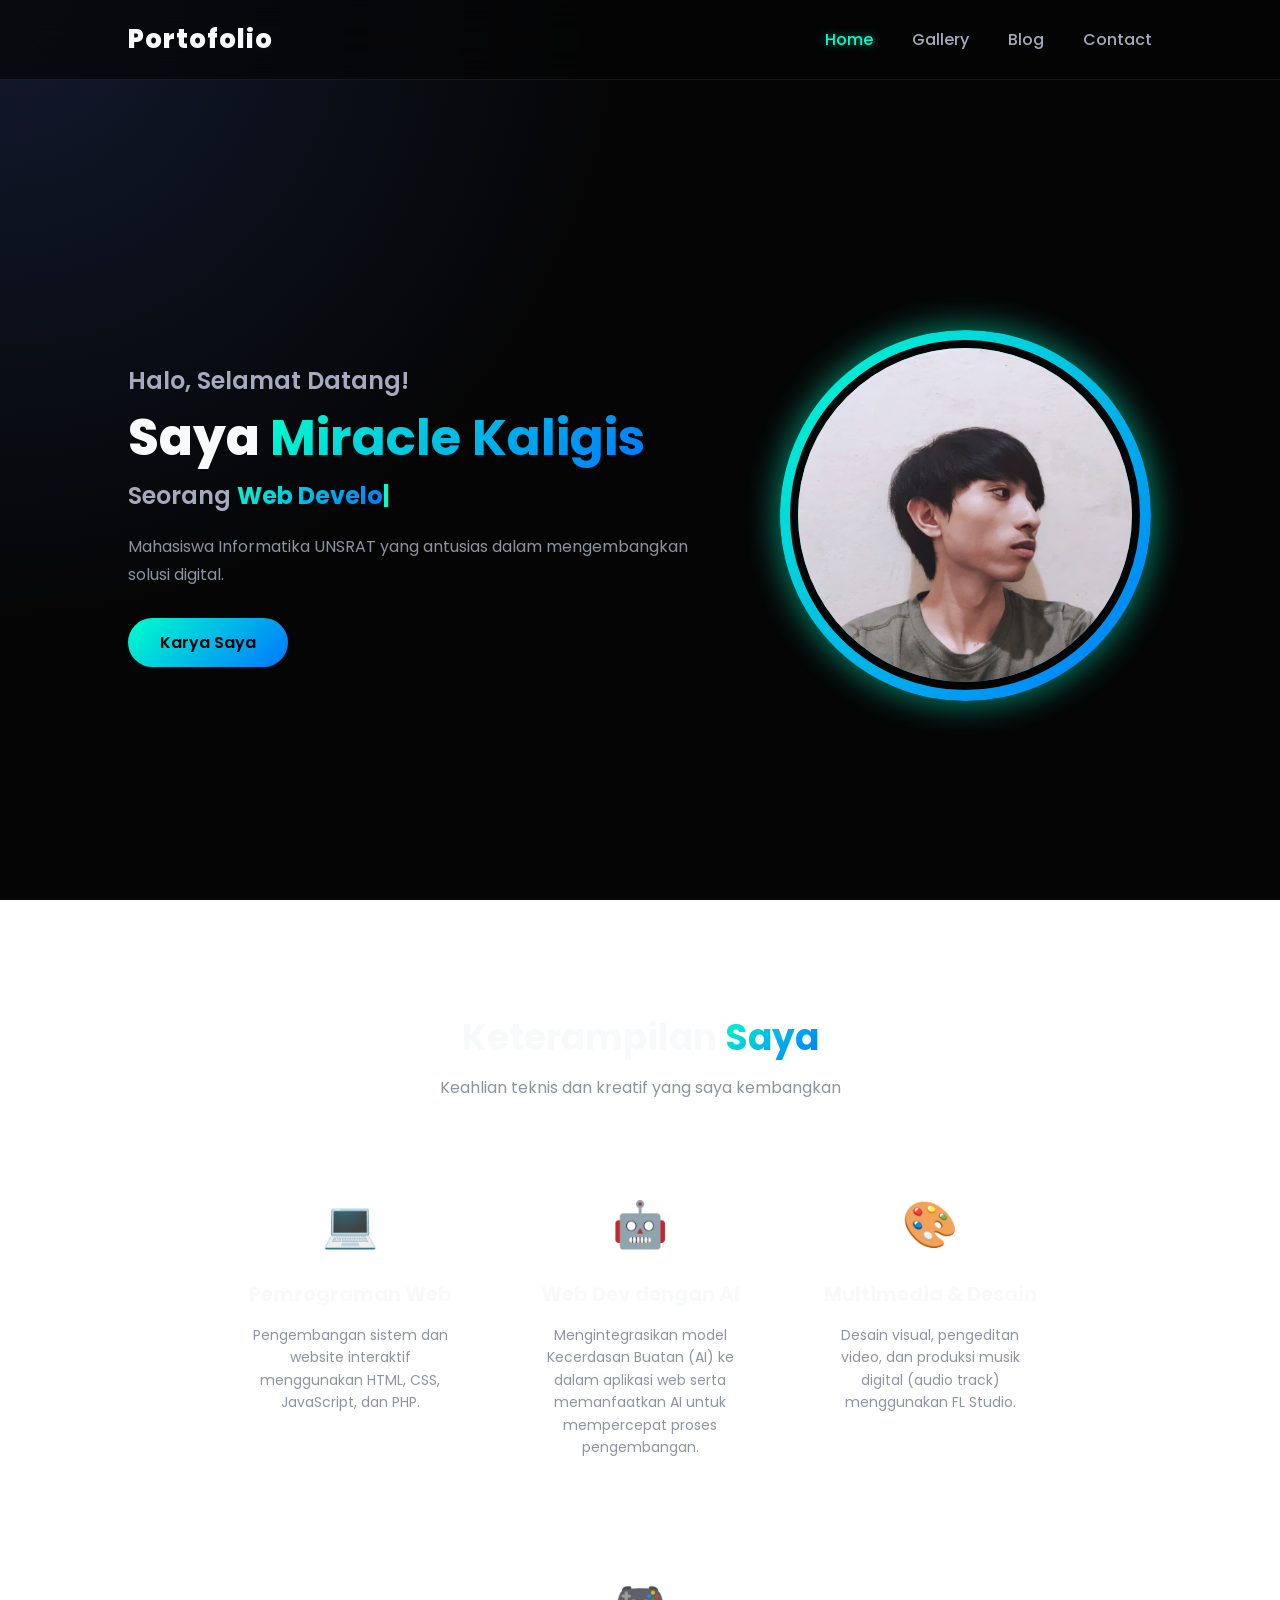
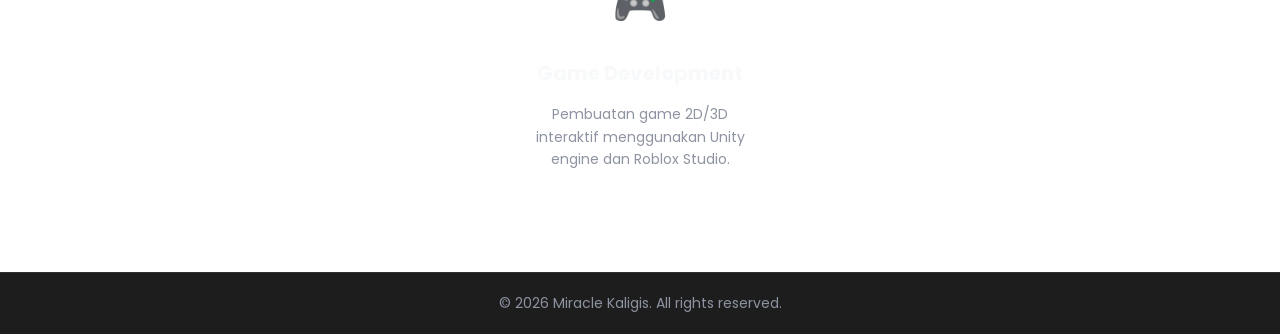
==== index.html @ 6468a3fb "update hak cipta" ====
<!DOCTYPE html>
<html lang="id">
<head>
    <meta charset="UTF-8">
    <meta name="viewport" content="width=device-width, initial-scale=1.0">
    <title>Home | Portofolio Web</title>
    <link rel="stylesheet" href="/asset/css/style.css">
</head>
<body>
    <header class="tajuk">
        <a href="/" class="logo">Portofolio</a>
        <nav class="navigasi_bar">
            <a href="/" class="aktif">Home</a>
            <a href="gallery/">Gallery</a>
            <a href="blog/">Blog</a>
            <a href="contact/">Contact</a>
        </nav>
        <div class="menu-toggle" id="mobile-menu">&#9776;</div>
    </header>

    <main>
        <section id="beranda" class="beranda">
            <div class="konten_beranda">
                <h3 class="animasi-kiri">Halo, Selamat Datang!</h3>
                <h1 class="animasi-kiri delay-1">Saya <span class="teks-sorot">Miracle Kaligis</span></h1>
                
                <h3 class="animasi-kiri delay-2">Seorang <span id="teks-mengetik" class="teks-sorot"></span><span class="kursor">|</span></h3>
                
                <p class="animasi-atas delay-3">Mahasiswa Informatika UNSRAT yang antusias dalam mengembangkan solusi digital.</p>
                <a href="" class="tombol1 animasi-atas delay-3">Karya Saya</a>
            </div>

            <div class="foto-profil-container animasi-kanan delay-2">
                <div class="lingkaran-glowing">
                    <img src="img/profil1.jpeg" alt="Foto Miracle Kaligis">
                </div>
            </div>
        </section>

        <section id="keterampilan" class="keterampilan">
            <div class="keterampilan-header animasi-atas">
                <h2>Keterampilan <span class="teks-sorot">Saya</span></h2>
                <p>Keahlian teknis dan kreatif yang saya kembangkan</p>
            </div>

            <div class="keterampilan-container">
                <div class="kartu-skill animasi-atas delay-1">
                    <div class="ikon-skill">💻</div>
                    <h3>Pemrograman Web</h3>
                    <p>Pengembangan sistem dan website interaktif menggunakan HTML, CSS, JavaScript, dan PHP.</p>
                </div>

                <div class="kartu-skill animasi-atas delay-2">
                    <div class="ikon-skill">🤖</div>
                    <h3>Web Dev dengan AI</h3>
                    <p>Mengintegrasikan model Kecerdasan Buatan (AI) ke dalam aplikasi web serta memanfaatkan AI untuk mempercepat proses pengembangan.</p>
                </div>

                <div class="kartu-skill animasi-atas delay-3">
                    <div class="ikon-skill">🎨</div>
                    <h3>Multimedia & Desain</h3>
                    <p>Desain visual, pengeditan video, dan produksi musik digital (audio track) menggunakan FL Studio.</p>
                </div>

                <div class="kartu-skill animasi-atas delay-4">
                    <div class="ikon-skill">🎮</div>
                    <h3>Game Development</h3>
                    <p>Pembuatan game 2D/3D interaktif menggunakan Unity engine dan Roblox Studio.</p>
                </div>
            </div>
        </section>
    </main>

    <footer>
        <p>&copy; 2026 Miracle Kaligis. All rights reserved.</p>
    </footer>

    <script src="/asset/js/script.js"></script>
</body>
</html>
---- asset/css/style.css ----
/* ========== FONT & VARIABEL ========== */
@import url('https://fonts.googleapis.com/css2?family=Poppins:wght@300;400;500;600;700;800&display=swap');

:root {
    --latar_belakang: #050505;
    --warna1: #f8f9fa;
    --warna2: #00ffcc;
    --warna-gradasi: linear-gradient(135deg, #00ffcc, #0077ff);
    --warna3: rgba(255, 255, 255, 0.03);
    --border-kaca: rgba(255, 255, 255, 0.08);
}

/* ========== CUSTOM SCROLLBAR ========== */
::-webkit-scrollbar { width: 8px; }
::-webkit-scrollbar-track { background: var(--latar_belakang); }
::-webkit-scrollbar-thumb { background: var(--warna2); border-radius: 10px; }

/* ========== RESET & DASAR ========== */
* {
    margin: 0; 
    padding: 0;
    box-sizing: border-box;
    font-family: 'Poppins', sans-serif;
    scroll-behavior: smooth; /* Tambahan agar scroll ke menu halus */
}

body {
    color: var(--warna1);
    background: radial-gradient(circle at top left, #121a2f 0%, var(--latar_belakang) 40%);
    background-attachment: fixed;
    overflow-x: hidden;
    display: flex;
    flex-direction: column;
    min-height: 100vh;
}

/* ========== GRADASI TEKS ========== */
.teks-sorot {
    background: var(--warna-gradasi);
    background-clip: text;
    -webkit-background-clip: text;
    -webkit-text-fill-color: transparent;
    font-weight: 700;
}

/* ========== TAJUK (HEADER) ========== */
.tajuk {
    background: rgba(5, 5, 5, 0.7);
    backdrop-filter: blur(20px);
    border-bottom: 1px solid var(--border-kaca);
    position: sticky;
    top: 0; 
    left: 0; 
    width: 100%;
    padding: 20px 10%;
    display: flex;
    justify-content: space-between;
    align-items: center;
    z-index: 999;
}

.logo {
    font-size: 26px;
    font-weight: 800;
    color: var(--warna1);
    text-decoration: none;
    letter-spacing: 1px;
}

.navigasi_bar a {
    text-decoration: none;
    font-size: 16px;
    font-weight: 500;
    color: #a7a9be;
    margin-left: 35px;
    transition: color 0.3s ease, text-shadow 0.3s ease;
}

.navigasi_bar a:hover, .navigasi_bar a.aktif {
    color: var(--warna2);
    text-shadow: 0 0 10px rgba(0, 255, 204, 0.5);
}

.menu-toggle {
    display: none;
    font-size: 28px;
    color: var(--warna1);
    cursor: pointer;
}

/* ========== KOMPONEN UMUM ========== */
main {
    flex: 1;
    padding: 60px 10%;
}

.judul-halaman {
    text-align: center;
    font-size: 40px;
    margin-bottom: 40px;
}

.tombol1 {
    display: inline-block;
    background: var(--warna-gradasi);
    padding: 12px 32px;
    border-radius: 30px;
    font-weight: 600; 
    color: #000;
    text-decoration: none;
    transition: transform 0.3s ease, box-shadow 0.3s ease;
    border: none;
    cursor: pointer;
}

.tombol1:hover { 
    transform: translateY(-3px); 
    box-shadow: 0 10px 20px rgba(0, 255, 204, 0.3); 
}

/* Efek Kaca (Glassmorphism) */
.kartu-kaca {
    background: var(--warna3);
    backdrop-filter: blur(10px);
    padding: 30px;
    border-radius: 20px;
    border: 1px solid var(--border-kaca);
    transition: transform 0.4s ease, border-color 0.4s ease, box-shadow 0.4s ease;
}

.kartu-kaca:hover {
    transform: translateY(-5px);
    border-color: var(--warna2);
    box-shadow: 0 15px 30px rgba(0, 255, 204, 0.1);
}

/* ========== HALAMAN HOME & FOTO PROFIL ========== */
.beranda {
    display: flex;
    align-items: center;
    justify-content: space-between;
    gap: 50px;
    min-height: calc(100vh - 150px);
    position: relative;
}

.konten_beranda { 
    max-width: 600px; 
    z-index: 2; 
}

.konten_beranda h3 { 
    font-size: 24px; 
    font-weight: 600; 
    color: #a7a9be; 
}

.konten_beranda h1 { 
    font-size: 50px; 
    font-weight: 800; 
    margin: 10px 0; 
    line-height: 1.2; 
}

.konten_beranda p { 
    font-size: 16px; 
    color: #8e93a1; 
    line-height: 1.7; 
    margin: 20px 0 30px; 
}

/* Foto Profil */
.foto-profil-container {
    display: flex;
    justify-content: center;
    align-items: center;
    flex: 1;
}

.lingkaran-glowing {
    position: relative;
    width: 350px;
    height: 350px;
    border-radius: 50%;
    display: flex;
    justify-content: center;
    align-items: center;
    animation: mengambang 4s ease-in-out infinite;
}

.lingkaran-glowing::before {
    content: '';
    position: absolute;
    width: 106%;
    height: 106%;
    border-radius: 50%;
    background: var(--warna-gradasi);
    animation: putar 5s linear infinite;
    z-index: -1;
    box-shadow: 0 0 35px rgba(0, 255, 204, 0.6);
}

.lingkaran-glowing img {
    position: relative;
    width: 100%;
    height: 100%;
    object-fit: cover; 
    object-position: center; 
    border-radius: 50%;
    border: 8px solid var(--latar_belakang); 
    z-index: 1;
    background-color: var(--latar_belakang);
}

@keyframes putar {
    0% { transform: rotate(0deg); }
    100% { transform: rotate(360deg); }
}

@keyframes mengambang {
    0%, 100% { transform: translateY(0); }
    50% { transform: translateY(-20px); }
}

/* ========== SECTION KETERAMPILAN ========== */
.keterampilan {
    margin-top: 120px;
    text-align: center;
}

.keterampilan-header h2 {
    font-size: 36px;
    margin-bottom: 10px;
}

.keterampilan-header p {
    font-size: 16px;
    color: #8e93a1;
    margin-bottom: 50px;
}

.keterampilan-container {
    display: flex;
    flex-wrap: wrap;
    justify-content: center;
    gap: 30px;
}

.kartu-skill {
    background: var(--warna3); /* Mengikuti tema kartu kaca */
    backdrop-filter: blur(10px);
    border: 1px solid var(--border-kaca);
    border-radius: 20px;
    padding: 40px 20px;
    width: 260px;
    transition: transform 0.4s ease, border-color 0.4s ease, box-shadow 0.4s ease;
}

.kartu-skill:hover {
    transform: translateY(-10px);
    border-color: var(--warna2);
    box-shadow: 0 15px 30px rgba(0, 255, 204, 0.1);
}

.ikon-skill {
    font-size: 45px;
    margin-bottom: 20px;
}

.kartu-skill h3 {
    font-size: 20px;
    margin-bottom: 15px;
    color: var(--warna1);
}

.kartu-skill p {
    font-size: 14px;
    color: #8e93a1;
    line-height: 1.6;
}

/* ========== HALAMAN GALLERY ========== */
.gallery-grid {
    display: grid;
    grid-template-columns: repeat(auto-fit, minmax(280px, 1fr));
    gap: 20px;
}

.gallery-grid img {
    width: 100%;
    height: 250px;
    object-fit: cover;
    border-radius: 15px;
    border: 1px solid var(--border-kaca);
    transition: transform 0.4s ease, filter 0.4s ease, box-shadow 0.4s ease, border-color 0.4s ease;
    cursor: pointer;
    filter: grayscale(50%);
}

.gallery-grid img:hover {
    filter: grayscale(0%);
    box-shadow: 0 0 20px rgba(0, 255, 204, 0.4);
    transform: scale(1.05) translateY(-10px);
    border-color: var(--warna2);
}

/* ========== HALAMAN BLOG ========== */
.blog-container {
    display: flex;
    flex-direction: column;
    gap: 30px;
}

.blog-post h2 { 
    font-size: 24px; 
    margin-bottom: 5px; 
    color: var(--warna1); 
}

.blog-post .tanggal { 
    color: var(--warna2); 
    font-size: 14px; 
    margin-bottom: 15px; 
}

.blog-post p { 
    color: #a7a9be; 
    line-height: 1.7; 
}

/* ========== HALAMAN CONTACT ========== */
.contact-wrapper {
    display: flex;
    flex-wrap: wrap;
    gap: 40px;
}

.data-diri, .form-kontak { 
    flex: 1; 
    min-width: 300px; 
}

.data-diri h3, .form-kontak h3 { 
    margin-bottom: 20px; 
    font-size: 24px; 
}

.data-diri ul { list-style: none; }

.data-diri li { 
    margin-bottom: 15px; 
    font-size: 16px; 
    color: #a7a9be; 
    display: flex; 
    align-items: center;
}

.data-diri li span.ikon { 
    font-size: 20px; 
    margin-right: 15px; 
}

.data-diri strong { 
    color: var(--warna1); 
    margin-right: 5px; 
}

.form-kontak form { 
    display: flex; 
    flex-direction: column; 
    gap: 15px; 
}

.form-kontak input, .form-kontak textarea {
    padding: 15px; 
    border-radius: 12px; 
    background: rgba(0,0,0,0.5);
    border: 1px solid var(--border-kaca); 
    color: var(--warna1); 
    outline: none; 
    font-size: 15px;
    transition: border-color 0.3s ease;
}

.form-kontak input:focus, .form-kontak textarea:focus { 
    border-color: var(--warna2); 
}

.form-kontak textarea { 
    resize: none; 
    height: 150px; 
}

/* ========== FOOTER ========== */
footer {
    text-align: center;
    padding: 20px;
    background: rgba(5,5,5,0.9);
    border-top: 1px solid var(--border-kaca);
    color: #8e93a1;
    font-size: 14px;
    margin-top: auto;
}

/* ========== ANIMASI KURSOR MENGETIK ========== */
.kursor {
    font-weight: bold;
    color: var(--warna2);
    animation: kedip 0.7s infinite;
}

@keyframes kedip {
    0%, 100% { opacity: 1; }
    50% { opacity: 0; }
}

/* ========== ANIMASI HALAMAN DIMUAT ========== */
.animasi-kiri { opacity: 0; animation: geserKiri 1s ease forwards; }
.animasi-kanan { opacity: 0; animation: geserKanan 1s ease forwards; }
.animasi-atas { opacity: 0; animation: geserAtas 1s ease forwards; }

.delay-1 { animation-delay: 0.3s; }
.delay-2 { animation-delay: 0.6s; }
.delay-3 { animation-delay: 0.9s; }
.delay-4 { animation-delay: 1.2s; } /* Tambahan delay untuk kartu ke 4 */

@keyframes geserKiri { 
    0% { transform: translateX(-50px); opacity: 0; } 
    100% { transform: translateX(0); opacity: 1; } 
}

@keyframes geserKanan { 
    0% { transform: translateX(50px); opacity: 0; } 
    100% { transform: translateX(0); opacity: 1; } 
}

@keyframes geserAtas { 
    0% { transform: translateY(50px); opacity: 0; } 
    100% { transform: translateY(0); opacity: 1; } 
}

/* ========== ANIMASI SCROLL REVEAL ========== */
.sembunyi-scroll {
    opacity: 0;
    transform: translateY(50px) scale(0.95);
    transition: all 0.8s cubic-bezier(0.5, 0, 0, 1);
}

.muncul-scroll {
    opacity: 1;
    transform: translateY(0) scale(1);
}

/* ========== RESPONSIVE (MOBILE) ========== */
@media (max-width: 991px) {
    .tajuk { padding: 15px 5%; }
    .menu-toggle { display: block; }
    
    .navigasi_bar {
        display: none;
        position: absolute; 
        top: 100%; 
        left: 0; 
        width: 100%;
        background: rgba(5,5,5,0.95); 
        backdrop-filter: blur(10px);
        flex-direction: column; 
        text-align: center;
        border-bottom: 1px solid var(--border-kaca);
    }
    
    .navigasi_bar.tampil { display: flex; }
    .navigasi_bar a { margin: 0; padding: 15px 0; border-top: 1px solid var(--border-kaca); }
    main { padding: 40px 5%; }
    
    .beranda { 
        flex-direction: column; 
        justify-content: center; 
        text-align: center; 
        margin-top: 20px;
    }
    
    .lingkaran-glowing {
        width: 280px; 
        height: 280px;
        margin-top: 40px;
    }
    
    .konten_beranda h1 {
        font-size: 38px;
    }
    
    .keterampilan {
        margin-top: 80px;
    }
}
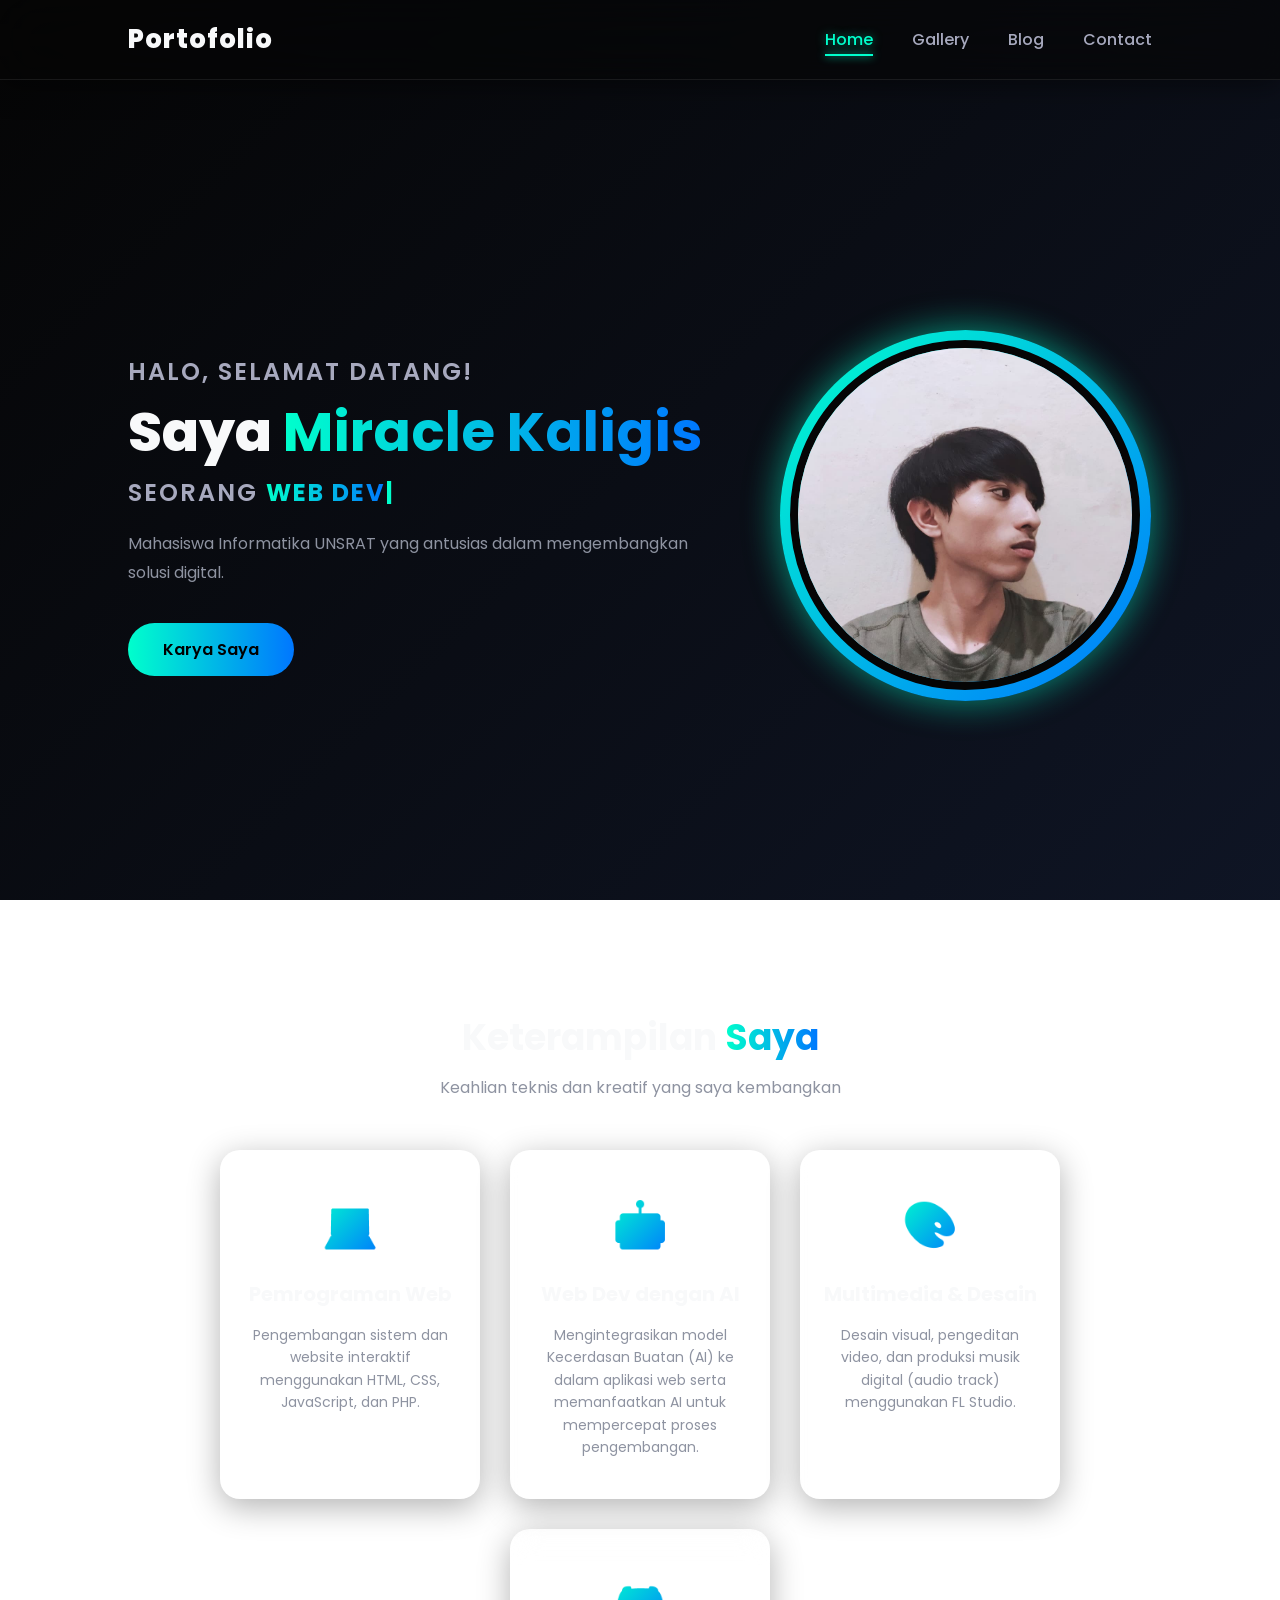
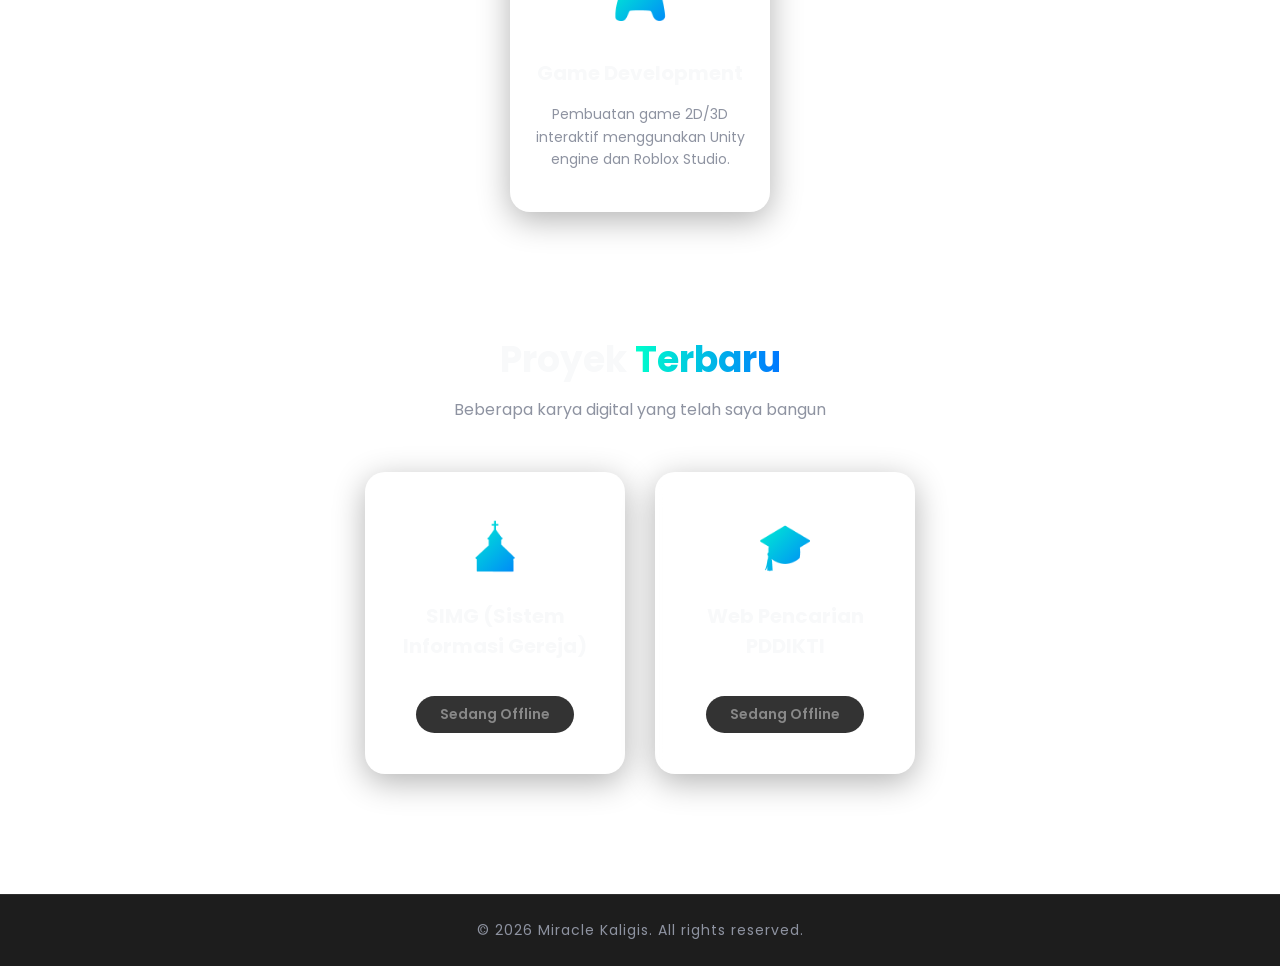
==== commit 9e45a9e1: "commit" ====
--- a/index.html
+++ b/index.html
@@ -27,7 +27,8 @@
                 <h3 class="animasi-kiri delay-2">Seorang <span id="teks-mengetik" class="teks-sorot"></span><span class="kursor">|</span></h3>
                 
                 <p class="animasi-atas delay-3">Mahasiswa Informatika UNSRAT yang antusias dalam mengembangkan solusi digital.</p>
-                <a href="" class="tombol1 animasi-atas delay-3">Karya Saya</a>
+                
+                <a href="#proyek" class="tombol1 animasi-atas delay-3">Karya Saya</a>
             </div>
 
             <div class="foto-profil-container animasi-kanan delay-2">
@@ -37,35 +38,56 @@
             </div>
         </section>
 
-        <section id="keterampilan" class="keterampilan">
-            <div class="keterampilan-header animasi-atas">
+        <section id="keterampilan" class="keterampilan sembunyi-scroll">
+            <div class="keterampilan-header">
                 <h2>Keterampilan <span class="teks-sorot">Saya</span></h2>
                 <p>Keahlian teknis dan kreatif yang saya kembangkan</p>
             </div>
 
             <div class="keterampilan-container">
-                <div class="kartu-skill animasi-atas delay-1">
+                <div class="kartu-skill">
                     <div class="ikon-skill">💻</div>
                     <h3>Pemrograman Web</h3>
                     <p>Pengembangan sistem dan website interaktif menggunakan HTML, CSS, JavaScript, dan PHP.</p>
                 </div>
 
-                <div class="kartu-skill animasi-atas delay-2">
+                <div class="kartu-skill delay-1">
                     <div class="ikon-skill">🤖</div>
                     <h3>Web Dev dengan AI</h3>
                     <p>Mengintegrasikan model Kecerdasan Buatan (AI) ke dalam aplikasi web serta memanfaatkan AI untuk mempercepat proses pengembangan.</p>
                 </div>
 
-                <div class="kartu-skill animasi-atas delay-3">
+                <div class="kartu-skill delay-2">
                     <div class="ikon-skill">🎨</div>
                     <h3>Multimedia & Desain</h3>
                     <p>Desain visual, pengeditan video, dan produksi musik digital (audio track) menggunakan FL Studio.</p>
                 </div>
 
-                <div class="kartu-skill animasi-atas delay-4">
+                <div class="kartu-skill delay-3">
                     <div class="ikon-skill">🎮</div>
                     <h3>Game Development</h3>
                     <p>Pembuatan game 2D/3D interaktif menggunakan Unity engine dan Roblox Studio.</p>
+                </div>
+            </div>
+        </section>
+
+        <section id="proyek" class="keterampilan sembunyi-scroll" style="margin-bottom: 60px;">
+            <div class="keterampilan-header">
+                <h2>Proyek <span class="teks-sorot">Terbaru</span></h2>
+                <p>Beberapa karya digital yang telah saya bangun</p>
+            </div>
+
+            <div class="keterampilan-container">
+                <div class="kartu-skill">
+                    <div class="ikon-skill">⛪</div>
+                    <h3>SIMG (Sistem Informasi Gereja)</h3>
+                    <a href="#" onclick="return false;" class="tombol1" style="margin-top: 20px; padding: 8px 24px; font-size: 14px; background: #333; color: #888; cursor: not-allowed; box-shadow: none; pointer-events: none;">Sedang Offline</a>
+                </div>
+                
+                <div class="kartu-skill delay-1">
+                    <div class="ikon-skill">🎓</div>
+                    <h3>Web Pencarian PDDIKTI</h3>
+                    <a href="#" onclick="return false;" class="tombol1" style="margin-top: 20px; padding: 8px 24px; font-size: 14px; background: #333; color: #888; cursor: not-allowed; box-shadow: none; pointer-events: none;">Sedang Offline</a>
                 </div>
             </div>
         </section>
@@ -77,4 +99,4 @@
 
     <script src="/asset/js/script.js"></script>
 </body>
-</html>
+</html>
--- a/asset/css/style.css
+++ b/asset/css/style.css
@@ -6,14 +6,22 @@
     --warna1: #f8f9fa;
     --warna2: #00ffcc;
     --warna-gradasi: linear-gradient(135deg, #00ffcc, #0077ff);
+    --warna-gradasi-animasi: linear-gradient(270deg, #00ffcc, #0077ff, #00ffcc);
     --warna3: rgba(255, 255, 255, 0.03);
     --border-kaca: rgba(255, 255, 255, 0.08);
+    --kaca-kilap: inset 0 0 15px rgba(255, 255, 255, 0.02);
 }
 
 /* ========== CUSTOM SCROLLBAR ========== */
 ::-webkit-scrollbar { width: 8px; }
 ::-webkit-scrollbar-track { background: var(--latar_belakang); }
-::-webkit-scrollbar-thumb { background: var(--warna2); border-radius: 10px; }
+::-webkit-scrollbar-thumb { 
+    background: var(--warna-gradasi); 
+    border-radius: 10px; 
+}
+::-webkit-scrollbar-thumb:hover {
+    background: #00ffcc;
+}
 
 /* ========== RESET & DASAR ========== */
 * {
@@ -21,12 +29,15 @@
     padding: 0;
     box-sizing: border-box;
     font-family: 'Poppins', sans-serif;
-    scroll-behavior: smooth; /* Tambahan agar scroll ke menu halus */
+    scroll-behavior: smooth;
 }
 
 body {
     color: var(--warna1);
-    background: radial-gradient(circle at top left, #121a2f 0%, var(--latar_belakang) 40%);
+    /* Latar belakang animasi yang elegan */
+    background: linear-gradient(-45deg, #0a0f1d, #050505, #121a2f, #050505);
+    background-size: 400% 400%;
+    animation: gerakBackground 15s ease infinite;
     background-attachment: fixed;
     overflow-x: hidden;
     display: flex;
@@ -34,19 +45,34 @@
     min-height: 100vh;
 }
 
-/* ========== GRADASI TEKS ========== */
+@keyframes gerakBackground {
+    0% { background-position: 0% 50%; }
+    50% { background-position: 100% 50%; }
+    100% { background-position: 0% 50%; }
+}
+
+/* ========== GRADASI TEKS ANIMASI ========== */
 .teks-sorot {
-    background: var(--warna-gradasi);
+    background: var(--warna-gradasi-animasi);
+    background-size: 200% 200%;
+    animation: gradasiTeks 3s ease infinite;
     background-clip: text;
     -webkit-background-clip: text;
     -webkit-text-fill-color: transparent;
     font-weight: 700;
 }
 
+@keyframes gradasiTeks {
+    0% { background-position: 0% 50%; }
+    50% { background-position: 100% 50%; }
+    100% { background-position: 0% 50%; }
+}
+
 /* ========== TAJUK (HEADER) ========== */
 .tajuk {
-    background: rgba(5, 5, 5, 0.7);
-    backdrop-filter: blur(20px);
+    background: rgba(5, 5, 5, 0.6);
+    backdrop-filter: blur(25px);
+    -webkit-backdrop-filter: blur(25px);
     border-bottom: 1px solid var(--border-kaca);
     position: sticky;
     top: 0; 
@@ -57,6 +83,7 @@
     justify-content: space-between;
     align-items: center;
     z-index: 999;
+    box-shadow: 0 4px 30px rgba(0, 0, 0, 0.5);
 }
 
 .logo {
@@ -65,6 +92,11 @@
     color: var(--warna1);
     text-decoration: none;
     letter-spacing: 1px;
+    transition: text-shadow 0.3s ease;
+}
+
+.logo:hover {
+    text-shadow: 0 0 15px rgba(0, 255, 204, 0.6);
 }
 
 .navigasi_bar a {
@@ -73,7 +105,25 @@
     font-weight: 500;
     color: #a7a9be;
     margin-left: 35px;
+    position: relative;
     transition: color 0.3s ease, text-shadow 0.3s ease;
+}
+
+/* Efek garis bawah animasi saat navigasi di-hover */
+.navigasi_bar a::after {
+    content: '';
+    position: absolute;
+    width: 0;
+    height: 2px;
+    bottom: -5px;
+    left: 0;
+    background: var(--warna2);
+    transition: width 0.3s ease;
+    box-shadow: 0 0 8px var(--warna2);
+}
+
+.navigasi_bar a:hover::after, .navigasi_bar a.aktif::after {
+    width: 100%;
 }
 
 .navigasi_bar a:hover, .navigasi_bar a.aktif {
@@ -86,6 +136,11 @@
     font-size: 28px;
     color: var(--warna1);
     cursor: pointer;
+    transition: transform 0.3s ease;
+}
+.menu-toggle:hover {
+    transform: scale(1.1);
+    color: var(--warna2);
 }
 
 /* ========== KOMPONEN UMUM ========== */
@@ -98,40 +153,45 @@
     text-align: center;
     font-size: 40px;
     margin-bottom: 40px;
+    letter-spacing: 1px;
 }
 
 .tombol1 {
     display: inline-block;
-    background: var(--warna-gradasi);
-    padding: 12px 32px;
+    background: var(--warna-gradasi-animasi);
+    background-size: 200% 200%;
+    padding: 14px 35px;
     border-radius: 30px;
     font-weight: 600; 
     color: #000;
     text-decoration: none;
-    transition: transform 0.3s ease, box-shadow 0.3s ease;
+    transition: transform 0.3s ease, box-shadow 0.3s ease, background-position 0.4s ease;
     border: none;
     cursor: pointer;
 }
 
 .tombol1:hover { 
     transform: translateY(-3px); 
-    box-shadow: 0 10px 20px rgba(0, 255, 204, 0.3); 
-}
-
-/* Efek Kaca (Glassmorphism) */
+    background-position: 100% 50%;
+    box-shadow: 0 10px 25px rgba(0, 255, 204, 0.4); 
+}
+
+/* Efek Kaca Premium (Glassmorphism) */
 .kartu-kaca {
     background: var(--warna3);
-    backdrop-filter: blur(10px);
+    backdrop-filter: blur(15px);
+    -webkit-backdrop-filter: blur(15px);
     padding: 30px;
     border-radius: 20px;
     border: 1px solid var(--border-kaca);
-    transition: transform 0.4s ease, border-color 0.4s ease, box-shadow 0.4s ease;
+    box-shadow: var(--kaca-kilap), 0 8px 32px rgba(0, 0, 0, 0.3);
+    transition: transform 0.4s cubic-bezier(0.175, 0.885, 0.32, 1.275), border-color 0.4s ease, box-shadow 0.4s ease;
 }
 
 .kartu-kaca:hover {
-    transform: translateY(-5px);
+    transform: translateY(-8px);
     border-color: var(--warna2);
-    box-shadow: 0 15px 30px rgba(0, 255, 204, 0.1);
+    box-shadow: var(--kaca-kilap), 0 15px 35px rgba(0, 255, 204, 0.15);
 }
 
 /* ========== HALAMAN HOME & FOTO PROFIL ========== */
@@ -153,10 +213,12 @@
     font-size: 24px; 
     font-weight: 600; 
     color: #a7a9be; 
+    text-transform: uppercase;
+    letter-spacing: 2px;
 }
 
 .konten_beranda h1 { 
-    font-size: 50px; 
+    font-size: 55px; 
     font-weight: 800; 
     margin: 10px 0; 
     line-height: 1.2; 
@@ -165,11 +227,11 @@
 .konten_beranda p { 
     font-size: 16px; 
     color: #8e93a1; 
-    line-height: 1.7; 
-    margin: 20px 0 30px; 
-}
-
-/* Foto Profil */
+    line-height: 1.8; 
+    margin: 20px 0 35px; 
+}
+
+/* Foto Profil Lebi Keren */
 .foto-profil-container {
     display: flex;
     justify-content: center;
@@ -186,6 +248,18 @@
     justify-content: center;
     align-items: center;
     animation: mengambang 4s ease-in-out infinite;
+}
+
+/* Efek Pulsing Glow */
+.lingkaran-glowing::after {
+    content: '';
+    position: absolute;
+    width: 100%;
+    height: 100%;
+    border-radius: 50%;
+    box-shadow: 0 0 50px rgba(0, 255, 204, 0.3);
+    animation: pulse 2s ease-out infinite;
+    z-index: -2;
 }
 
 .lingkaran-glowing::before {
@@ -197,7 +271,7 @@
     background: var(--warna-gradasi);
     animation: putar 5s linear infinite;
     z-index: -1;
-    box-shadow: 0 0 35px rgba(0, 255, 204, 0.6);
+    box-shadow: 0 0 35px rgba(0, 255, 204, 0.4);
 }
 
 .lingkaran-glowing img {
@@ -210,6 +284,11 @@
     border: 8px solid var(--latar_belakang); 
     z-index: 1;
     background-color: var(--latar_belakang);
+    transition: transform 0.5s ease;
+}
+
+.lingkaran-glowing:hover img {
+    transform: scale(1.05);
 }
 
 @keyframes putar {
@@ -219,7 +298,12 @@
 
 @keyframes mengambang {
     0%, 100% { transform: translateY(0); }
-    50% { transform: translateY(-20px); }
+    50% { transform: translateY(-15px); }
+}
+
+@keyframes pulse {
+    0% { transform: scale(1); opacity: 1; }
+    100% { transform: scale(1.15); opacity: 0; }
 }
 
 /* ========== SECTION KETERAMPILAN ========== */
@@ -247,24 +331,45 @@
 }
 
 .kartu-skill {
-    background: var(--warna3); /* Mengikuti tema kartu kaca */
-    backdrop-filter: blur(10px);
+    background: var(--warna3); 
+    backdrop-filter: blur(15px);
     border: 1px solid var(--border-kaca);
     border-radius: 20px;
     padding: 40px 20px;
     width: 260px;
-    transition: transform 0.4s ease, border-color 0.4s ease, box-shadow 0.4s ease;
+    box-shadow: var(--kaca-kilap), 0 8px 32px rgba(0, 0, 0, 0.3);
+    transition: all 0.4s cubic-bezier(0.175, 0.885, 0.32, 1.275);
+    position: relative;
+    overflow: hidden;
+}
+
+/* Garis atas aksen saat di hover */
+.kartu-skill::before {
+    content: '';
+    position: absolute;
+    top: 0; left: 0; width: 0; height: 3px;
+    background: var(--warna2);
+    transition: width 0.4s ease;
+}
+
+.kartu-skill:hover::before {
+    width: 100%;
 }
 
 .kartu-skill:hover {
-    transform: translateY(-10px);
-    border-color: var(--warna2);
-    box-shadow: 0 15px 30px rgba(0, 255, 204, 0.1);
+    transform: translateY(-12px);
+    border-color: rgba(0, 255, 204, 0.3);
+    box-shadow: var(--kaca-kilap), 0 20px 40px rgba(0, 255, 204, 0.1);
 }
 
 .ikon-skill {
     font-size: 45px;
     margin-bottom: 20px;
+    background: var(--warna-gradasi);
+    background-clip: text;
+    -webkit-background-clip: text;
+    -webkit-text-fill-color: transparent;
+    display: inline-block;
 }
 
 .kartu-skill h3 {
@@ -292,15 +397,15 @@
     object-fit: cover;
     border-radius: 15px;
     border: 1px solid var(--border-kaca);
-    transition: transform 0.4s ease, filter 0.4s ease, box-shadow 0.4s ease, border-color 0.4s ease;
+    transition: all 0.5s ease;
     cursor: pointer;
-    filter: grayscale(50%);
+    filter: grayscale(60%) brightness(80%);
 }
 
 .gallery-grid img:hover {
-    filter: grayscale(0%);
-    box-shadow: 0 0 20px rgba(0, 255, 204, 0.4);
-    transform: scale(1.05) translateY(-10px);
+    filter: grayscale(0%) brightness(100%);
+    box-shadow: 0 10px 25px rgba(0, 255, 204, 0.3);
+    transform: scale(1.03) translateY(-5px);
     border-color: var(--warna2);
 }
 
@@ -315,12 +420,17 @@
     font-size: 24px; 
     margin-bottom: 5px; 
     color: var(--warna1); 
+    transition: color 0.3s ease;
+}
+.kartu-kaca:hover .blog-post h2 {
+    color: var(--warna2);
 }
 
 .blog-post .tanggal { 
     color: var(--warna2); 
     font-size: 14px; 
     margin-bottom: 15px; 
+    letter-spacing: 1px;
 }
 
 .blog-post p { 
@@ -341,23 +451,50 @@
 }
 
 .data-diri h3, .form-kontak h3 { 
+    margin-bottom: 25px; 
+    font-size: 24px; 
+    position: relative;
+    display: inline-block;
+}
+
+.data-diri h3::after, .form-kontak h3::after {
+    content: '';
+    position: absolute;
+    width: 40px;
+    height: 3px;
+    background: var(--warna2);
+    bottom: -8px;
+    left: 0;
+    border-radius: 2px;
+}
+
+.data-diri ul { list-style: none; }
+
+.data-diri li { 
     margin-bottom: 20px; 
-    font-size: 24px; 
-}
-
-.data-diri ul { list-style: none; }
-
-.data-diri li { 
-    margin-bottom: 15px; 
     font-size: 16px; 
     color: #a7a9be; 
     display: flex; 
     align-items: center;
-}
-
-.data-diri li span.ikon { 
-    font-size: 20px; 
-    margin-right: 15px; 
+    transition: transform 0.3s ease, color 0.3s ease;
+}
+
+.data-diri li:hover {
+    transform: translateX(8px);
+    color: var(--warna1);
+}
+
+.ikon-keren {
+    width: 30px;
+    font-size: 18px;
+    color: var(--warna2);
+    display: inline-block;
+    text-align: center;
+    margin-right: 15px;
+    transition: transform 0.3s ease;
+}
+.data-diri li:hover .ikon-keren {
+    transform: scale(1.2);
 }
 
 .data-diri strong { 
@@ -365,41 +502,70 @@
     margin-right: 5px; 
 }
 
+/* Efek Sosmed Link */
+.sosmed-link {
+    display: flex;
+    align-items: center;
+    transition: all 0.3s ease;
+}
+.sosmed-link img {
+    width: 32px; 
+    height: 32px; 
+    border-radius: 8px;
+    transition: all 0.3s cubic-bezier(0.175, 0.885, 0.32, 1.275);
+    box-shadow: 0 4px 6px rgba(0,0,0,0.2);
+}
+.sosmed-link:hover img {
+    transform: scale(1.2) translateY(-4px);
+    filter: drop-shadow(0px 8px 12px rgba(0, 255, 204, 0.5)); 
+}
+
+/* Form Styling */
 .form-kontak form { 
     display: flex; 
     flex-direction: column; 
-    gap: 15px; 
+    gap: 18px; 
 }
 
 .form-kontak input, .form-kontak textarea {
-    padding: 15px; 
+    padding: 16px; 
     border-radius: 12px; 
-    background: rgba(0,0,0,0.5);
+    background: rgba(255, 255, 255, 0.03);
     border: 1px solid var(--border-kaca); 
     color: var(--warna1); 
     outline: none; 
     font-size: 15px;
-    transition: border-color 0.3s ease;
+    font-family: inherit;
+    transition: all 0.3s ease;
+    box-sizing: border-box;
+}
+
+.form-kontak input:hover, .form-kontak textarea:hover {
+    background: rgba(255, 255, 255, 0.05);
 }
 
 .form-kontak input:focus, .form-kontak textarea:focus { 
-    border-color: var(--warna2); 
+    border-color: var(--warna2);
+    background: rgba(0, 255, 204, 0.02);
+    box-shadow: 0 0 15px rgba(0, 255, 204, 0.2);
+    transform: translateY(-2px);
 }
 
 .form-kontak textarea { 
-    resize: none; 
-    height: 150px; 
+    resize: vertical; 
+    min-height: 150px; 
 }
 
 /* ========== FOOTER ========== */
 footer {
     text-align: center;
-    padding: 20px;
+    padding: 25px;
     background: rgba(5,5,5,0.9);
     border-top: 1px solid var(--border-kaca);
     color: #8e93a1;
     font-size: 14px;
     margin-top: auto;
+    letter-spacing: 1px;
 }
 
 /* ========== ANIMASI KURSOR MENGETIK ========== */
@@ -419,10 +585,10 @@
 .animasi-kanan { opacity: 0; animation: geserKanan 1s ease forwards; }
 .animasi-atas { opacity: 0; animation: geserAtas 1s ease forwards; }
 
-.delay-1 { animation-delay: 0.3s; }
-.delay-2 { animation-delay: 0.6s; }
-.delay-3 { animation-delay: 0.9s; }
-.delay-4 { animation-delay: 1.2s; } /* Tambahan delay untuk kartu ke 4 */
+.delay-1 { animation-delay: 0.2s; }
+.delay-2 { animation-delay: 0.4s; }
+.delay-3 { animation-delay: 0.6s; }
+.delay-4 { animation-delay: 0.8s; } 
 
 @keyframes geserKiri { 
     0% { transform: translateX(-50px); opacity: 0; } 
@@ -442,8 +608,8 @@
 /* ========== ANIMASI SCROLL REVEAL ========== */
 .sembunyi-scroll {
     opacity: 0;
-    transform: translateY(50px) scale(0.95);
-    transition: all 0.8s cubic-bezier(0.5, 0, 0, 1);
+    transform: translateY(60px) scale(0.95);
+    transition: all 0.8s cubic-bezier(0.25, 0.46, 0.45, 0.94);
 }
 
 .muncul-scroll {
@@ -462,15 +628,23 @@
         top: 100%; 
         left: 0; 
         width: 100%;
-        background: rgba(5,5,5,0.95); 
-        backdrop-filter: blur(10px);
+        background: rgba(5,5,5,0.98); 
+        backdrop-filter: blur(15px);
         flex-direction: column; 
         text-align: center;
         border-bottom: 1px solid var(--border-kaca);
+        box-shadow: 0 10px 20px rgba(0,0,0,0.5);
     }
     
-    .navigasi_bar.tampil { display: flex; }
-    .navigasi_bar a { margin: 0; padding: 15px 0; border-top: 1px solid var(--border-kaca); }
+    .navigasi_bar.tampil { display: flex; animation: slideBawah 0.3s ease; }
+    
+    @keyframes slideBawah {
+        from { opacity: 0; transform: translateY(-10px); }
+        to { opacity: 1; transform: translateY(0); }
+    }
+    
+    .navigasi_bar a { margin: 0; padding: 18px 0; border-top: 1px solid var(--border-kaca); }
+    .navigasi_bar a::after { display: none; } /* Matikan garis bawah di mobile */
     main { padding: 40px 5%; }
     
     .beranda { 
@@ -487,7 +661,7 @@
     }
     
     .konten_beranda h1 {
-        font-size: 38px;
+        font-size: 42px;
     }
     
     .keterampilan {
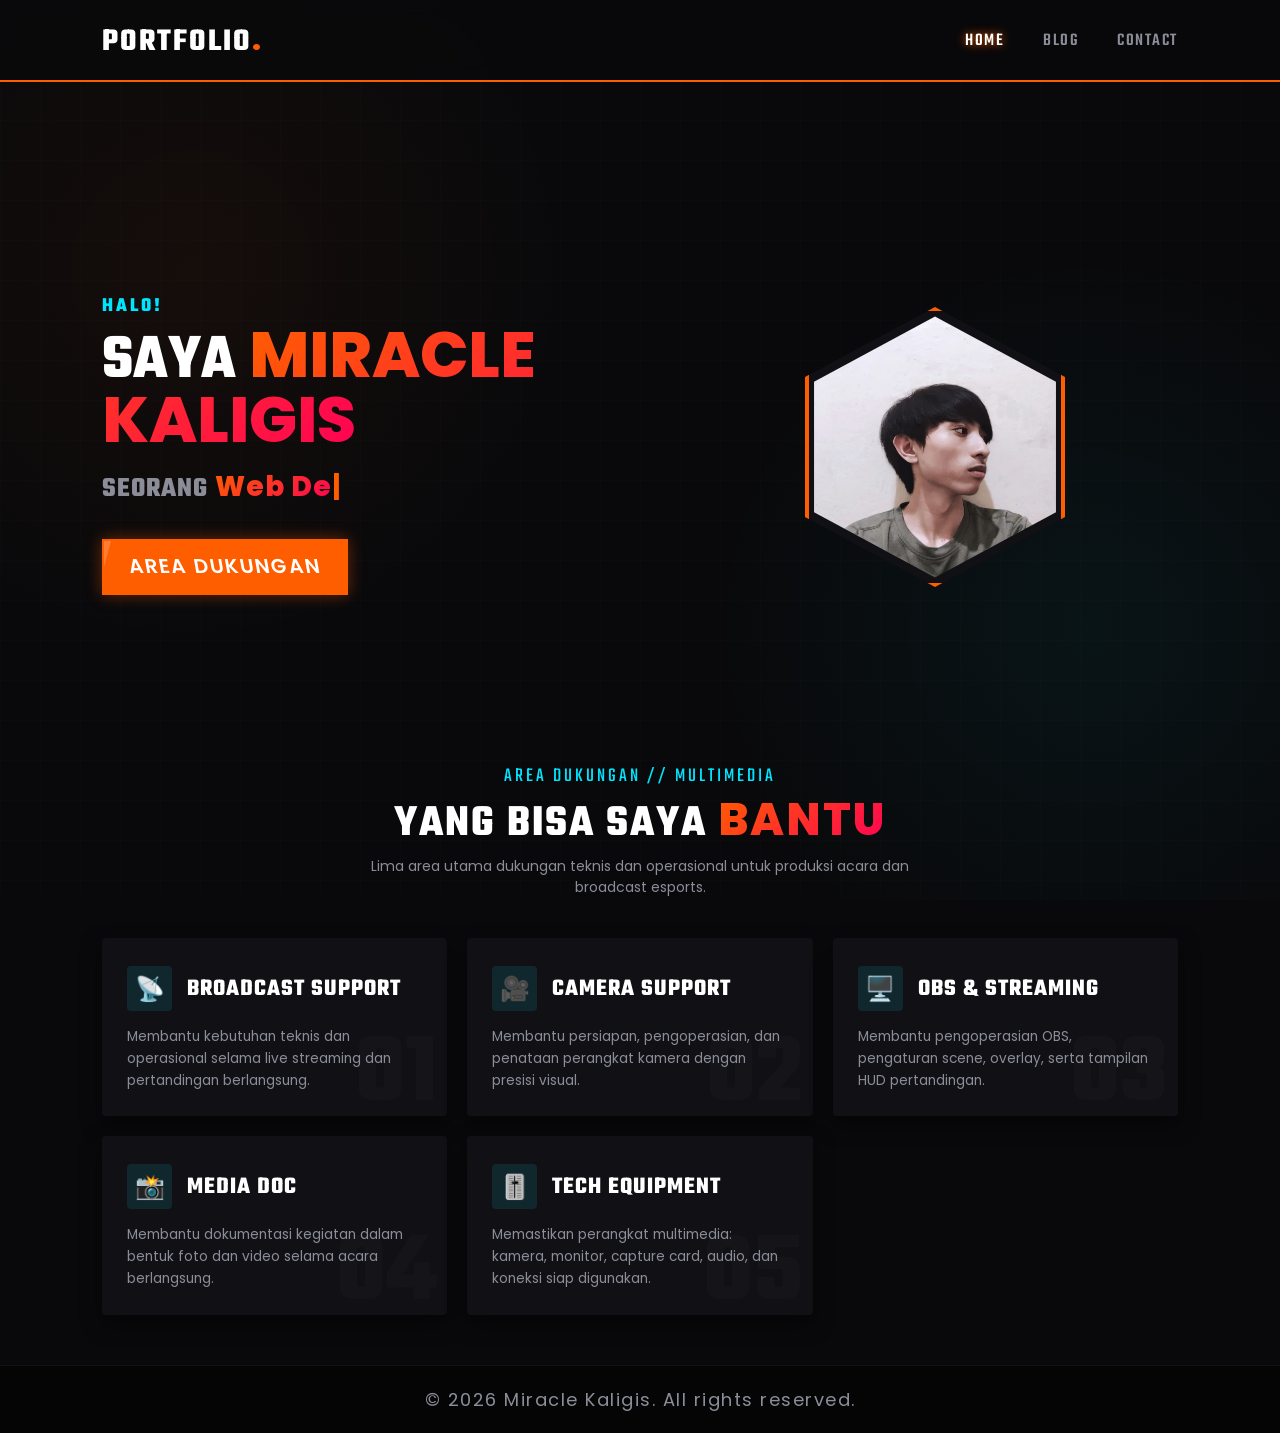
==== commit 6788c33a: "commit" ====
--- a/index.html
+++ b/index.html
@@ -3,97 +3,114 @@
 <head>
     <meta charset="UTF-8">
     <meta name="viewport" content="width=device-width, initial-scale=1.0">
-    <title>Home | Portofolio Web</title>
+    <title>Miracle Kaligis | Esports & Multimedia Support</title>
     <link rel="stylesheet" href="/asset/css/style.css">
 </head>
 <body>
+
+    <!-- Header Navigasi bergaya UI Game -->
     <header class="tajuk">
-        <a href="/" class="logo">Portofolio</a>
+        <a href="/" class="logo">PORTFOLIO<span class="titik-aksen">.</span></a>
         <nav class="navigasi_bar">
-            <a href="/" class="aktif">Home</a>
-            <a href="gallery/">Gallery</a>
-            <a href="blog/">Blog</a>
-            <a href="contact/">Contact</a>
+            <a href="/" class="aktif">HOME</a>
+            <!-- Menu Gallery sudah dihapus -->
+            <a href="blog/">BLOG</a>
+            <a href="#kontak">CONTACT</a>
         </nav>
         <div class="menu-toggle" id="mobile-menu">&#9776;</div>
     </header>
 
     <main>
+        <!-- Bagian Beranda / Hero Utama -->
         <section id="beranda" class="beranda">
             <div class="konten_beranda">
-                <h3 class="animasi-kiri">Halo, Selamat Datang!</h3>
-                <h1 class="animasi-kiri delay-1">Saya <span class="teks-sorot">Miracle Kaligis</span></h1>
+                <h3 class="animasi-kiri eyebrow-esports">HALO!</h3>
+                <h1 class="animasi-kiri delay-1">SAYA <span class="teks-sorot">MIRACLE KALIGIS</span></h1>
                 
-                <h3 class="animasi-kiri delay-2">Seorang <span id="teks-mengetik" class="teks-sorot"></span><span class="kursor">|</span></h3>
+                <h3 class="animasi-kiri delay-2 subtitle-esports">SEORANG <span id="teks-mengetik" class="teks-sorot"></span><span class="kursor">|</span></h3>
                 
-                <p class="animasi-atas delay-3">Mahasiswa Informatika UNSRAT yang antusias dalam mengembangkan solusi digital.</p>
-                
-                <a href="#proyek" class="tombol1 animasi-atas delay-3">Karya Saya</a>
+                <a href="#rundown" class="tombol-esports animasi-atas delay-3" style="margin-top: 30px;">
+                    <span class="teks-tombol">AREA DUKUNGAN</span>
+                    <span class="efek-garis"></span>
+                </a>
             </div>
 
             <div class="foto-profil-container animasi-kanan delay-2">
-                <div class="lingkaran-glowing">
+                <div class="hexagon-glowing">
                     <img src="img/profil1.jpeg" alt="Foto Miracle Kaligis">
                 </div>
             </div>
         </section>
 
-        <section id="keterampilan" class="keterampilan sembunyi-scroll">
-            <div class="keterampilan-header">
-                <h2>Keterampilan <span class="teks-sorot">Saya</span></h2>
-                <p>Keahlian teknis dan kreatif yang saya kembangkan</p>
+        <!-- Bagian Area Dukungan (Esports Tech Grid) -->
+        <section id="rundown" class="area-dukungan-keren">
+            <div class="section-head text-center sembunyi-scroll">
+                <span class="eyebrow glow-text">AREA DUKUNGAN // MULTIMEDIA</span>
+                <h2>YANG BISA SAYA <span class="teks-sorot">BANTU</span></h2>
+                <p class="ket">Lima area utama dukungan teknis dan operasional untuk produksi acara dan broadcast esports.</p>
             </div>
 
-            <div class="keterampilan-container">
-                <div class="kartu-skill">
-                    <div class="ikon-skill">💻</div>
-                    <h3>Pemrograman Web</h3>
-                    <p>Pengembangan sistem dan website interaktif menggunakan HTML, CSS, JavaScript, dan PHP.</p>
+            <div class="grid-layanan">
+                <!-- Kartu 1 -->
+                <div class="kartu-esports sembunyi-scroll">
+                    <div class="layanan-bg-angka">01</div>
+                    <div class="layanan-header">
+                        <div class="ikon-glow">📡</div>
+                        <h3>BROADCAST SUPPORT</h3>
+                    </div>
+                    <p>Membantu kebutuhan teknis dan operasional selama live streaming dan pertandingan berlangsung.</p>
+                    <div class="garis-animasi"></div>
                 </div>
 
-                <div class="kartu-skill delay-1">
-                    <div class="ikon-skill">🤖</div>
-                    <h3>Web Dev dengan AI</h3>
-                    <p>Mengintegrasikan model Kecerdasan Buatan (AI) ke dalam aplikasi web serta memanfaatkan AI untuk mempercepat proses pengembangan.</p>
+                <!-- Kartu 2 -->
+                <div class="kartu-esports sembunyi-scroll delay-1">
+                    <div class="layanan-bg-angka">02</div>
+                    <div class="layanan-header">
+                        <div class="ikon-glow">🎥</div>
+                        <h3>CAMERA SUPPORT</h3>
+                    </div>
+                    <p>Membantu persiapan, pengoperasian, dan penataan perangkat kamera dengan presisi visual.</p>
+                    <div class="garis-animasi"></div>
                 </div>
 
-                <div class="kartu-skill delay-2">
-                    <div class="ikon-skill">🎨</div>
-                    <h3>Multimedia & Desain</h3>
-                    <p>Desain visual, pengeditan video, dan produksi musik digital (audio track) menggunakan FL Studio.</p>
+                <!-- Kartu 3 -->
+                <div class="kartu-esports sembunyi-scroll delay-2">
+                    <div class="layanan-bg-angka">03</div>
+                    <div class="layanan-header">
+                        <div class="ikon-glow">🖥️</div>
+                        <h3>OBS & STREAMING</h3>
+                    </div>
+                    <p>Membantu pengoperasian OBS, pengaturan scene, overlay, serta tampilan HUD pertandingan.</p>
+                    <div class="garis-animasi"></div>
                 </div>
 
-                <div class="kartu-skill delay-3">
-                    <div class="ikon-skill">🎮</div>
-                    <h3>Game Development</h3>
-                    <p>Pembuatan game 2D/3D interaktif menggunakan Unity engine dan Roblox Studio.</p>
+                <!-- Kartu 4 -->
+                <div class="kartu-esports sembunyi-scroll delay-3">
+                    <div class="layanan-bg-angka">04</div>
+                    <div class="layanan-header">
+                        <div class="ikon-glow">📸</div>
+                        <h3>MEDIA DOC</h3>
+                    </div>
+                    <p>Membantu dokumentasi kegiatan dalam bentuk foto dan video selama acara berlangsung.</p>
+                    <div class="garis-animasi"></div>
                 </div>
-            </div>
-        </section>
 
-        <section id="proyek" class="keterampilan sembunyi-scroll" style="margin-bottom: 60px;">
-            <div class="keterampilan-header">
-                <h2>Proyek <span class="teks-sorot">Terbaru</span></h2>
-                <p>Beberapa karya digital yang telah saya bangun</p>
-            </div>
-
-            <div class="keterampilan-container">
-                <div class="kartu-skill">
-                    <div class="ikon-skill">⛪</div>
-                    <h3>SIMG (Sistem Informasi Gereja)</h3>
-                    <a href="#" onclick="return false;" class="tombol1" style="margin-top: 20px; padding: 8px 24px; font-size: 14px; background: #333; color: #888; cursor: not-allowed; box-shadow: none; pointer-events: none;">Sedang Offline</a>
-                </div>
-                
-                <div class="kartu-skill delay-1">
-                    <div class="ikon-skill">🎓</div>
-                    <h3>Web Pencarian PDDIKTI</h3>
-                    <a href="#" onclick="return false;" class="tombol1" style="margin-top: 20px; padding: 8px 24px; font-size: 14px; background: #333; color: #888; cursor: not-allowed; box-shadow: none; pointer-events: none;">Sedang Offline</a>
+                <!-- Kartu 5 -->
+                <div class="kartu-esports sembunyi-scroll delay-4">
+                    <div class="layanan-bg-angka">05</div>
+                    <div class="layanan-header">
+                        <div class="ikon-glow">🎚️</div>
+                        <h3>TECH EQUIPMENT</h3>
+                    </div>
+                    <p>Memastikan perangkat multimedia: kamera, monitor, capture card, audio, dan koneksi siap digunakan.</p>
+                    <div class="garis-animasi"></div>
                 </div>
             </div>
         </section>
     </main>
 
-    <footer>
+    <!-- Footer Simple -->
+    <footer id="kontak">
         <p>&copy; 2026 Miracle Kaligis. All rights reserved.</p>
     </footer>
 
--- a/asset/css/style.css
+++ b/asset/css/style.css
@@ -1,670 +1,206 @@
-/* ========== FONT & VARIABEL ========== */
-@import url('https://fonts.googleapis.com/css2?family=Poppins:wght@300;400;500;600;700;800&display=swap');
+/* ========== FONT & VARIABEL (ESPORTS THEME) ========== */
+@import url('https://fonts.googleapis.com/css2?family=Teko:wght@500;600;700&family=Poppins:wght@300;400;600;800&display=swap');
 
 :root {
-    --latar_belakang: #050505;
-    --warna1: #f8f9fa;
-    --warna2: #00ffcc;
-    --warna-gradasi: linear-gradient(135deg, #00ffcc, #0077ff);
-    --warna-gradasi-animasi: linear-gradient(270deg, #00ffcc, #0077ff, #00ffcc);
-    --warna3: rgba(255, 255, 255, 0.03);
-    --border-kaca: rgba(255, 255, 255, 0.08);
-    --kaca-kilap: inset 0 0 15px rgba(255, 255, 255, 0.02);
+    --bg-dark: #09090b;
+    --bg-panel: #111115;
+    --warna-aksen1: #ff5e00; /* Esports Orange */
+    --warna-aksen2: #00e5ff; /* Cyber Blue */
+    --warna-teks: #ffffff;
+    --warna-pudar: #8b8d99;
+    --gradasi-agresif: linear-gradient(135deg, #ff5e00, #ff0055);
+    --border-tech: rgba(255, 255, 255, 0.05);
 }
 
 /* ========== CUSTOM SCROLLBAR ========== */
-::-webkit-scrollbar { width: 8px; }
-::-webkit-scrollbar-track { background: var(--latar_belakang); }
-::-webkit-scrollbar-thumb { 
-    background: var(--warna-gradasi); 
-    border-radius: 10px; 
-}
-::-webkit-scrollbar-thumb:hover {
-    background: #00ffcc;
-}
+::-webkit-scrollbar { width: 6px; }
+::-webkit-scrollbar-track { background: var(--bg-dark); }
+::-webkit-scrollbar-thumb { background: var(--warna-aksen1); border-radius: 0px; }
+::-webkit-scrollbar-thumb:hover { background: #ff7b29; }
 
 /* ========== RESET & DASAR ========== */
-* {
-    margin: 0; 
-    padding: 0;
-    box-sizing: border-box;
-    font-family: 'Poppins', sans-serif;
-    scroll-behavior: smooth;
-}
+* { margin: 0; padding: 0; box-sizing: border-box; font-family: 'Poppins', sans-serif; scroll-behavior: smooth; }
 
 body {
-    color: var(--warna1);
-    /* Latar belakang animasi yang elegan */
-    background: linear-gradient(-45deg, #0a0f1d, #050505, #121a2f, #050505);
-    background-size: 400% 400%;
-    animation: gerakBackground 15s ease infinite;
-    background-attachment: fixed;
-    overflow-x: hidden;
-    display: flex;
-    flex-direction: column;
-    min-height: 100vh;
-}
-
-@keyframes gerakBackground {
-    0% { background-position: 0% 50%; }
-    50% { background-position: 100% 50%; }
-    100% { background-position: 0% 50%; }
-}
-
-/* ========== GRADASI TEKS ANIMASI ========== */
-.teks-sorot {
-    background: var(--warna-gradasi-animasi);
-    background-size: 200% 200%;
-    animation: gradasiTeks 3s ease infinite;
-    background-clip: text;
-    -webkit-background-clip: text;
-    -webkit-text-fill-color: transparent;
-    font-weight: 700;
-}
-
-@keyframes gradasiTeks {
-    0% { background-position: 0% 50%; }
-    50% { background-position: 100% 50%; }
-    100% { background-position: 0% 50%; }
-}
-
-/* ========== TAJUK (HEADER) ========== */
+    background-color: var(--bg-dark); color: var(--warna-teks);
+    background-image: radial-gradient(circle at 15% 30%, rgba(255, 94, 0, 0.05), transparent 30%), radial-gradient(circle at 85% 70%, rgba(0, 229, 255, 0.05), transparent 30%);
+    background-attachment: fixed; overflow-x: hidden; display: flex; flex-direction: column; min-height: 100vh;
+}
+
+body::before {
+    content: ''; position: fixed; top: 0; left: 0; width: 100%; height: 100%;
+    background-image: linear-gradient(var(--border-tech) 1px, transparent 1px), linear-gradient(90deg, var(--border-tech) 1px, transparent 1px);
+    background-size: 40px 40px; z-index: -1; opacity: 0.3;
+}
+
+.teks-sorot { background: var(--gradasi-agresif); -webkit-background-clip: text; -webkit-text-fill-color: transparent; font-weight: 800; }
+.titik-aksen { color: var(--warna-aksen1); }
+
+/* ========== TAJUK (HEADER ESPORTS) ========== */
 .tajuk {
-    background: rgba(5, 5, 5, 0.6);
-    backdrop-filter: blur(25px);
-    -webkit-backdrop-filter: blur(25px);
-    border-bottom: 1px solid var(--border-kaca);
-    position: sticky;
-    top: 0; 
-    left: 0; 
-    width: 100%;
-    padding: 20px 10%;
-    display: flex;
-    justify-content: space-between;
-    align-items: center;
-    z-index: 999;
-    box-shadow: 0 4px 30px rgba(0, 0, 0, 0.5);
-}
-
-.logo {
-    font-size: 26px;
-    font-weight: 800;
-    color: var(--warna1);
-    text-decoration: none;
-    letter-spacing: 1px;
-    transition: text-shadow 0.3s ease;
-}
-
-.logo:hover {
-    text-shadow: 0 0 15px rgba(0, 255, 204, 0.6);
-}
+    background: rgba(9, 9, 11, 0.9); border-bottom: 2px solid var(--warna-aksen1);
+    position: sticky; top: 0; left: 0; width: 100%; padding: 15px 8%;
+    display: flex; justify-content: space-between; align-items: center; z-index: 999; backdrop-filter: blur(10px);
+}
+
+.logo { font-family: 'Teko', sans-serif; font-size: 32px; font-weight: 700; color: var(--warna-teks); text-decoration: none; letter-spacing: 2px; }
 
 .navigasi_bar a {
-    text-decoration: none;
-    font-size: 16px;
-    font-weight: 500;
-    color: #a7a9be;
-    margin-left: 35px;
-    position: relative;
-    transition: color 0.3s ease, text-shadow 0.3s ease;
-}
-
-/* Efek garis bawah animasi saat navigasi di-hover */
-.navigasi_bar a::after {
-    content: '';
-    position: absolute;
-    width: 0;
-    height: 2px;
-    bottom: -5px;
-    left: 0;
-    background: var(--warna2);
-    transition: width 0.3s ease;
-    box-shadow: 0 0 8px var(--warna2);
-}
-
-.navigasi_bar a:hover::after, .navigasi_bar a.aktif::after {
-    width: 100%;
-}
-
-.navigasi_bar a:hover, .navigasi_bar a.aktif {
-    color: var(--warna2);
-    text-shadow: 0 0 10px rgba(0, 255, 204, 0.5);
-}
-
-.menu-toggle {
-    display: none;
-    font-size: 28px;
-    color: var(--warna1);
-    cursor: pointer;
-    transition: transform 0.3s ease;
-}
-.menu-toggle:hover {
-    transform: scale(1.1);
-    color: var(--warna2);
-}
+    text-decoration: none; font-family: 'Teko', sans-serif; font-size: 18px;
+    font-weight: 500; color: var(--warna-pudar); margin-left: 35px; letter-spacing: 1.5px; transition: all 0.3s ease;
+}
+
+.navigasi_bar a:hover, .navigasi_bar a.aktif { color: var(--warna-teks); text-shadow: 0 0 10px var(--warna-aksen1); }
+.menu-toggle { display: none; font-size: 24px; color: var(--warna-teks); cursor: pointer; }
 
 /* ========== KOMPONEN UMUM ========== */
-main {
-    flex: 1;
-    padding: 60px 10%;
-}
-
-.judul-halaman {
-    text-align: center;
-    font-size: 40px;
-    margin-bottom: 40px;
-    letter-spacing: 1px;
-}
-
-.tombol1 {
-    display: inline-block;
-    background: var(--warna-gradasi-animasi);
-    background-size: 200% 200%;
-    padding: 14px 35px;
-    border-radius: 30px;
-    font-weight: 600; 
-    color: #000;
-    text-decoration: none;
-    transition: transform 0.3s ease, box-shadow 0.3s ease, background-position 0.4s ease;
-    border: none;
-    cursor: pointer;
-}
-
-.tombol1:hover { 
-    transform: translateY(-3px); 
-    background-position: 100% 50%;
-    box-shadow: 0 10px 25px rgba(0, 255, 204, 0.4); 
-}
-
-/* Efek Kaca Premium (Glassmorphism) */
-.kartu-kaca {
-    background: var(--warna3);
-    backdrop-filter: blur(15px);
-    -webkit-backdrop-filter: blur(15px);
-    padding: 30px;
-    border-radius: 20px;
-    border: 1px solid var(--border-kaca);
-    box-shadow: var(--kaca-kilap), 0 8px 32px rgba(0, 0, 0, 0.3);
-    transition: transform 0.4s cubic-bezier(0.175, 0.885, 0.32, 1.275), border-color 0.4s ease, box-shadow 0.4s ease;
-}
-
-.kartu-kaca:hover {
-    transform: translateY(-8px);
-    border-color: var(--warna2);
-    box-shadow: var(--kaca-kilap), 0 15px 35px rgba(0, 255, 204, 0.15);
-}
+main { flex: 1; padding: 50px 8%; }
+
+.judul-halaman { font-family: 'Teko', sans-serif; font-size: 48px; letter-spacing: 2px; margin-bottom: 30px; text-transform: uppercase; line-height: 1; }
+
+.eyebrow-esports, .eyebrow { font-family: 'Teko', sans-serif; color: var(--warna-aksen2); font-size: 20px; letter-spacing: 3px; margin-bottom: -5px; display: block; }
+
+/* Tombol Agresif bergaya UI Game */
+.tombol-esports, .tombol-esports-kecil {
+    position: relative; display: inline-block; background: var(--warna-aksen1); color: #fff;
+    font-family: 'Teko', sans-serif; font-weight: 600; letter-spacing: 2px; text-decoration: none;
+    text-transform: uppercase; transform: skewX(-10deg); transition: all 0.3s ease; border: 2px solid var(--warna-aksen1);
+    box-shadow: 0 0 15px rgba(255, 94, 0, 0.4); overflow: hidden; cursor: pointer;
+}
+
+.tombol-esports { padding: 10px 25px; font-size: 20px; }
+.tombol-esports-kecil { padding: 6px 20px; font-size: 18px; }
+
+.tombol-esports .teks-tombol, .tombol-esports-kecil .teks-tombol { display: inline-block; transform: skewX(10deg); position: relative; z-index: 2; }
+.tombol-esports:hover, .tombol-esports-kecil:hover { background: transparent; color: var(--warna-aksen1); box-shadow: 0 0 25px rgba(255, 94, 0, 0.6); }
+
+.efek-garis { position: absolute; top: 0; left: -100%; width: 100%; height: 100%; background: rgba(255, 255, 255, 0.2); transform: skewX(-15deg); transition: left 0.4s ease; z-index: 1; }
+.tombol-esports:hover .efek-garis, .tombol-esports-kecil:hover .efek-garis { left: 100%; }
 
 /* ========== HALAMAN HOME & FOTO PROFIL ========== */
-.beranda {
-    display: flex;
-    align-items: center;
-    justify-content: space-between;
-    gap: 50px;
-    min-height: calc(100vh - 150px);
-    position: relative;
-}
-
-.konten_beranda { 
-    max-width: 600px; 
-    z-index: 2; 
-}
-
-.konten_beranda h3 { 
-    font-size: 24px; 
-    font-weight: 600; 
-    color: #a7a9be; 
-    text-transform: uppercase;
-    letter-spacing: 2px;
-}
-
-.konten_beranda h1 { 
-    font-size: 55px; 
-    font-weight: 800; 
-    margin: 10px 0; 
-    line-height: 1.2; 
-}
-
-.konten_beranda p { 
-    font-size: 16px; 
-    color: #8e93a1; 
-    line-height: 1.8; 
-    margin: 20px 0 35px; 
-}
-
-/* Foto Profil Lebi Keren */
-.foto-profil-container {
-    display: flex;
-    justify-content: center;
-    align-items: center;
-    flex: 1;
-}
-
-.lingkaran-glowing {
-    position: relative;
-    width: 350px;
-    height: 350px;
-    border-radius: 50%;
-    display: flex;
-    justify-content: center;
-    align-items: center;
-    animation: mengambang 4s ease-in-out infinite;
-}
-
-/* Efek Pulsing Glow */
-.lingkaran-glowing::after {
-    content: '';
-    position: absolute;
-    width: 100%;
-    height: 100%;
-    border-radius: 50%;
-    box-shadow: 0 0 50px rgba(0, 255, 204, 0.3);
-    animation: pulse 2s ease-out infinite;
-    z-index: -2;
-}
-
-.lingkaran-glowing::before {
-    content: '';
-    position: absolute;
-    width: 106%;
-    height: 106%;
-    border-radius: 50%;
-    background: var(--warna-gradasi);
-    animation: putar 5s linear infinite;
-    z-index: -1;
-    box-shadow: 0 0 35px rgba(0, 255, 204, 0.4);
-}
-
-.lingkaran-glowing img {
-    position: relative;
-    width: 100%;
-    height: 100%;
-    object-fit: cover; 
-    object-position: center; 
-    border-radius: 50%;
-    border: 8px solid var(--latar_belakang); 
-    z-index: 1;
-    background-color: var(--latar_belakang);
-    transition: transform 0.5s ease;
-}
-
-.lingkaran-glowing:hover img {
-    transform: scale(1.05);
-}
-
-@keyframes putar {
-    0% { transform: rotate(0deg); }
-    100% { transform: rotate(360deg); }
-}
-
-@keyframes mengambang {
-    0%, 100% { transform: translateY(0); }
-    50% { transform: translateY(-15px); }
-}
-
-@keyframes pulse {
-    0% { transform: scale(1); opacity: 1; }
-    100% { transform: scale(1.15); opacity: 0; }
-}
-
-/* ========== SECTION KETERAMPILAN ========== */
-.keterampilan {
-    margin-top: 120px;
-    text-align: center;
-}
-
-.keterampilan-header h2 {
-    font-size: 36px;
-    margin-bottom: 10px;
-}
-
-.keterampilan-header p {
-    font-size: 16px;
-    color: #8e93a1;
-    margin-bottom: 50px;
-}
-
-.keterampilan-container {
-    display: flex;
-    flex-wrap: wrap;
-    justify-content: center;
-    gap: 30px;
-}
-
-.kartu-skill {
-    background: var(--warna3); 
-    backdrop-filter: blur(15px);
-    border: 1px solid var(--border-kaca);
-    border-radius: 20px;
-    padding: 40px 20px;
-    width: 260px;
-    box-shadow: var(--kaca-kilap), 0 8px 32px rgba(0, 0, 0, 0.3);
-    transition: all 0.4s cubic-bezier(0.175, 0.885, 0.32, 1.275);
-    position: relative;
-    overflow: hidden;
-}
-
-/* Garis atas aksen saat di hover */
-.kartu-skill::before {
-    content: '';
-    position: absolute;
-    top: 0; left: 0; width: 0; height: 3px;
-    background: var(--warna2);
-    transition: width 0.4s ease;
-}
-
-.kartu-skill:hover::before {
-    width: 100%;
-}
-
-.kartu-skill:hover {
-    transform: translateY(-12px);
-    border-color: rgba(0, 255, 204, 0.3);
-    box-shadow: var(--kaca-kilap), 0 20px 40px rgba(0, 255, 204, 0.1);
-}
-
-.ikon-skill {
-    font-size: 45px;
-    margin-bottom: 20px;
-    background: var(--warna-gradasi);
-    background-clip: text;
-    -webkit-background-clip: text;
-    -webkit-text-fill-color: transparent;
-    display: inline-block;
-}
-
-.kartu-skill h3 {
-    font-size: 20px;
-    margin-bottom: 15px;
-    color: var(--warna1);
-}
-
-.kartu-skill p {
-    font-size: 14px;
-    color: #8e93a1;
-    line-height: 1.6;
-}
-
-/* ========== HALAMAN GALLERY ========== */
-.gallery-grid {
-    display: grid;
-    grid-template-columns: repeat(auto-fit, minmax(280px, 1fr));
-    gap: 20px;
-}
-
-.gallery-grid img {
-    width: 100%;
-    height: 250px;
-    object-fit: cover;
-    border-radius: 15px;
-    border: 1px solid var(--border-kaca);
-    transition: all 0.5s ease;
-    cursor: pointer;
-    filter: grayscale(60%) brightness(80%);
-}
-
-.gallery-grid img:hover {
-    filter: grayscale(0%) brightness(100%);
-    box-shadow: 0 10px 25px rgba(0, 255, 204, 0.3);
-    transform: scale(1.03) translateY(-5px);
-    border-color: var(--warna2);
-}
-
-/* ========== HALAMAN BLOG ========== */
+.beranda { display: flex; align-items: center; justify-content: space-between; gap: 40px; min-height: 70vh; }
+.konten_beranda { max-width: 550px; }
+.konten_beranda h1 { font-family: 'Teko', sans-serif; font-size: 64px; line-height: 0.9; margin: 10px 0; text-transform: uppercase; }
+.subtitle-esports { font-family: 'Teko', sans-serif; font-size: 28px; color: var(--warna-pudar); letter-spacing: 1px; }
+
+/* Hexagon Profil */
+.foto-profil-container { flex: 1; display: flex; justify-content: center; }
+.hexagon-glowing {
+    width: 260px; height: 280px;
+    background: var(--bg-panel); position: relative;
+    clip-path: polygon(50% 0%, 100% 25%, 100% 75%, 50% 100%, 0% 75%, 0% 25%);
+    display: flex; justify-content: center; align-items: center; border: 4px solid var(--warna-aksen1); box-shadow: 0 0 40px rgba(255, 94, 0, 0.3);
+}
+.hexagon-glowing img {
+    width: 96%; height: 96%; object-fit: cover; clip-path: polygon(50% 0%, 100% 25%, 100% 75%, 50% 100%, 0% 75%, 0% 25%);
+    transition: transform 0.5s; filter: grayscale(20%) contrast(110%);
+}
+.hexagon-glowing:hover img { transform: scale(1.1); filter: grayscale(0%) contrast(120%); }
+
+/* ========== DESAIN KARTU UMUM (ESPORTS) ========== */
+.kartu-esports {
+    background: var(--bg-panel); border-top: 3px solid transparent; border-radius: 4px; padding: 25px;
+    position: relative; overflow: hidden; transition: all 0.3s ease; z-index: 1; box-shadow: 0 8px 20px rgba(0,0,0,0.5);
+}
+.kartu-esports:hover { transform: translateY(-5px); border-top: 3px solid var(--warna-aksen1); background: #18181d; box-shadow: 0 12px 30px rgba(255, 94, 0, 0.15); }
+.garis-animasi { position: absolute; bottom: 0; left: 0; width: 0%; height: 3px; background: var(--gradasi-agresif); transition: width 0.5s ease; }
+.kartu-esports:hover .garis-animasi { width: 100%; }
+
+/* ========== AREA DUKUNGAN ========== */
+.text-center { text-align: center; margin-bottom: 40px; }
+.text-center h2 { font-family: 'Teko', sans-serif; font-size: 45px; letter-spacing: 2px; }
+.text-center p.ket { color: var(--warna-pudar); max-width: 600px; margin: 0 auto; font-size: 14px; }
+
+.grid-layanan { display: grid; grid-template-columns: repeat(auto-fit, minmax(280px, 1fr)); gap: 20px; }
+.layanan-bg-angka {
+    position: absolute; bottom: -10px; right: 10px; font-family: 'Teko', sans-serif; font-size: 100px;
+    font-weight: 700; color: rgba(255, 255, 255, 0.02); z-index: -1; transition: all 0.4s; line-height: 1;
+}
+.kartu-esports:hover .layanan-bg-angka { color: rgba(255, 94, 0, 0.05); transform: scale(1.05); }
+.layanan-header { display: flex; align-items: center; gap: 15px; margin-bottom: 15px; }
+.ikon-glow {
+    font-size: 1.5rem; color: var(--warna-aksen2); background: rgba(0, 229, 255, 0.1);
+    height: 45px; width: 45px; display: flex; align-items: center; justify-content: center; border-radius: 4px; transition: all 0.3s;
+}
+.kartu-esports:hover .ikon-glow { background: var(--warna-aksen1); color: #fff; box-shadow: 0 0 15px var(--warna-aksen1); }
+.layanan-header h3 { font-family: 'Teko', sans-serif; font-size: 24px; letter-spacing: 1px; }
+.kartu-esports p { color: var(--warna-pudar); font-size: 0.85rem; line-height: 1.6; }
+
+/* ========== HALAMAN BLOG (GRID & ANIMASI) ========== */
 .blog-container {
-    display: flex;
-    flex-direction: column;
-    gap: 30px;
-}
-
-.blog-post h2 { 
-    font-size: 24px; 
-    margin-bottom: 5px; 
-    color: var(--warna1); 
-    transition: color 0.3s ease;
-}
-.kartu-kaca:hover .blog-post h2 {
-    color: var(--warna2);
-}
-
-.blog-post .tanggal { 
-    color: var(--warna2); 
-    font-size: 14px; 
-    margin-bottom: 15px; 
-    letter-spacing: 1px;
-}
-
-.blog-post p { 
-    color: #a7a9be; 
-    line-height: 1.7; 
-}
-
-/* ========== HALAMAN CONTACT ========== */
-.contact-wrapper {
-    display: flex;
-    flex-wrap: wrap;
-    gap: 40px;
-}
-
-.data-diri, .form-kontak { 
-    flex: 1; 
-    min-width: 300px; 
-}
-
-.data-diri h3, .form-kontak h3 { 
-    margin-bottom: 25px; 
-    font-size: 24px; 
-    position: relative;
-    display: inline-block;
-}
-
-.data-diri h3::after, .form-kontak h3::after {
-    content: '';
-    position: absolute;
-    width: 40px;
-    height: 3px;
-    background: var(--warna2);
-    bottom: -8px;
-    left: 0;
-    border-radius: 2px;
-}
+    display: grid; grid-template-columns: repeat(auto-fit, minmax(320px, 1fr)); gap: 25px;
+    max-width: 1200px; margin: 0 auto;
+}
+.blog-post { display: flex; flex-direction: column; justify-content: space-between; }
+.blog-meta { display: flex; justify-content: space-between; align-items: center; margin-bottom: 20px; border-bottom: 1px solid var(--border-tech); padding-bottom: 10px; }
+.blog-meta .tanggal { font-family: 'Teko', sans-serif; font-size: 20px; color: var(--warna-pudar); letter-spacing: 1px; }
+.kategori-badge {
+    background: rgba(0, 229, 255, 0.1); color: var(--warna-aksen2); padding: 4px 12px;
+    font-family: 'Teko', sans-serif; font-size: 16px; letter-spacing: 1.5px; border: 1px solid var(--warna-aksen2); border-radius: 2px;
+}
+.kartu-esports:hover .kategori-badge { background: var(--warna-aksen2); color: var(--bg-dark); box-shadow: 0 0 10px var(--warna-aksen2); }
+.blog-post h2 { font-family: 'Teko', sans-serif; font-size: 28px; line-height: 1.2; margin-bottom: 15px; letter-spacing: 1px; transition: color 0.3s ease; }
+.kartu-esports:hover .blog-post h2 { color: var(--warna-aksen1); }
+
+/* ========== HALAMAN CONTACT (TERPUSAT) ========== */
+.main-contact { display: flex; flex-direction: column; justify-content: center; min-height: 70vh; }
+.contact-wrapper.contact-center { display: flex; justify-content: center; align-items: center; width: 100%; }
+
+.data-diri { 
+    width: 100%; 
+    max-width: 500px; 
+    margin: 0 auto; 
+}
+.judul-kontak { font-family: 'Teko', sans-serif; font-size: 28px; color: var(--warna-teks); margin-bottom: 20px; letter-spacing: 1.5px; border-bottom: 1px solid var(--border-tech); padding-bottom: 10px; }
 
 .data-diri ul { list-style: none; }
-
-.data-diri li { 
-    margin-bottom: 20px; 
-    font-size: 16px; 
-    color: #a7a9be; 
-    display: flex; 
-    align-items: center;
-    transition: transform 0.3s ease, color 0.3s ease;
-}
-
-.data-diri li:hover {
-    transform: translateX(8px);
-    color: var(--warna1);
-}
-
-.ikon-keren {
-    width: 30px;
-    font-size: 18px;
-    color: var(--warna2);
-    display: inline-block;
-    text-align: center;
-    margin-right: 15px;
-    transition: transform 0.3s ease;
-}
-.data-diri li:hover .ikon-keren {
-    transform: scale(1.2);
-}
-
-.data-diri strong { 
-    color: var(--warna1); 
-    margin-right: 5px; 
-}
-
-/* Efek Sosmed Link */
-.sosmed-link {
-    display: flex;
-    align-items: center;
-    transition: all 0.3s ease;
-}
-.sosmed-link img {
-    width: 32px; 
-    height: 32px; 
-    border-radius: 8px;
-    transition: all 0.3s cubic-bezier(0.175, 0.885, 0.32, 1.275);
-    box-shadow: 0 4px 6px rgba(0,0,0,0.2);
-}
-.sosmed-link:hover img {
-    transform: scale(1.2) translateY(-4px);
-    filter: drop-shadow(0px 8px 12px rgba(0, 255, 204, 0.5)); 
-}
-
-/* Form Styling */
-.form-kontak form { 
-    display: flex; 
-    flex-direction: column; 
-    gap: 18px; 
-}
-
-.form-kontak input, .form-kontak textarea {
-    padding: 16px; 
-    border-radius: 12px; 
-    background: rgba(255, 255, 255, 0.03);
-    border: 1px solid var(--border-kaca); 
-    color: var(--warna1); 
-    outline: none; 
-    font-size: 15px;
-    font-family: inherit;
-    transition: all 0.3s ease;
-    box-sizing: border-box;
-}
-
-.form-kontak input:hover, .form-kontak textarea:hover {
-    background: rgba(255, 255, 255, 0.05);
-}
-
-.form-kontak input:focus, .form-kontak textarea:focus { 
-    border-color: var(--warna2);
-    background: rgba(0, 255, 204, 0.02);
-    box-shadow: 0 0 15px rgba(0, 255, 204, 0.2);
-    transform: translateY(-2px);
-}
-
-.form-kontak textarea { 
-    resize: vertical; 
-    min-height: 150px; 
-}
+.data-diri li { display: flex; align-items: flex-start; margin-bottom: 15px; color: var(--warna-pudar); font-size: 14px; transition: transform 0.3s ease; }
+.data-diri li:hover { transform: translateX(5px); color: var(--warna-teks); }
+
+.ikon-kontak { color: var(--warna-aksen2); font-size: 18px; width: 30px; margin-top: 2px; }
+.teks-kontak strong { color: var(--warna-teks); margin-right: 5px; }
+
+.d-flex { display: flex; flex-direction: column; gap: 10px; }
+.link-grup { display: flex; gap: 10px; margin-top: 5px; }
+.sosmed-btn {
+    display: inline-flex; justify-content: center; align-items: center; width: 35px; height: 35px;
+    background: rgba(255, 255, 255, 0.05); color: var(--warna-aksen2); border-radius: 4px; text-decoration: none; transition: all 0.3s ease;
+}
+.sosmed-btn:hover { background: var(--warna-aksen1); color: #fff; transform: translateY(-3px); box-shadow: 0 5px 15px rgba(255, 94, 0, 0.4); }
 
 /* ========== FOOTER ========== */
-footer {
-    text-align: center;
-    padding: 25px;
-    background: rgba(5,5,5,0.9);
-    border-top: 1px solid var(--border-kaca);
-    color: #8e93a1;
-    font-size: 14px;
-    margin-top: auto;
-    letter-spacing: 1px;
-}
-
-/* ========== ANIMASI KURSOR MENGETIK ========== */
-.kursor {
-    font-weight: bold;
-    color: var(--warna2);
-    animation: kedip 0.7s infinite;
-}
-
-@keyframes kedip {
-    0%, 100% { opacity: 1; }
-    50% { opacity: 0; }
-}
-
-/* ========== ANIMASI HALAMAN DIMUAT ========== */
-.animasi-kiri { opacity: 0; animation: geserKiri 1s ease forwards; }
-.animasi-kanan { opacity: 0; animation: geserKanan 1s ease forwards; }
-.animasi-atas { opacity: 0; animation: geserAtas 1s ease forwards; }
-
-.delay-1 { animation-delay: 0.2s; }
-.delay-2 { animation-delay: 0.4s; }
-.delay-3 { animation-delay: 0.6s; }
-.delay-4 { animation-delay: 0.8s; } 
-
-@keyframes geserKiri { 
-    0% { transform: translateX(-50px); opacity: 0; } 
-    100% { transform: translateX(0); opacity: 1; } 
-}
-
-@keyframes geserKanan { 
-    0% { transform: translateX(50px); opacity: 0; } 
-    100% { transform: translateX(0); opacity: 1; } 
-}
-
-@keyframes geserAtas { 
-    0% { transform: translateY(50px); opacity: 0; } 
-    100% { transform: translateY(0); opacity: 1; } 
-}
-
-/* ========== ANIMASI SCROLL REVEAL ========== */
-.sembunyi-scroll {
-    opacity: 0;
-    transform: translateY(60px) scale(0.95);
-    transition: all 0.8s cubic-bezier(0.25, 0.46, 0.45, 0.94);
-}
-
-.muncul-scroll {
-    opacity: 1;
-    transform: translateY(0) scale(1);
-}
-
-/* ========== RESPONSIVE (MOBILE) ========== */
+footer { text-align: center; padding: 20px; background: #050506; border-top: 1px solid var(--border-tech); color: var(--warna-pudar); margin-top: auto; font-family: 'Teko', sans-serif; font-size: 18px; letter-spacing: 1.5px; }
+
+/* ========== ANIMASI UMUM ========== */
+.kursor { font-weight: bold; color: var(--warna-aksen1); animation: kedip 0.7s infinite; }
+@keyframes kedip { 0%, 100% { opacity: 1; } 50% { opacity: 0; } }
+
+.animasi-kiri { opacity: 0; animation: geserKiri 0.8s cubic-bezier(0.2, 1, 0.2, 1) forwards; }
+.animasi-kanan { opacity: 0; animation: geserKanan 0.8s cubic-bezier(0.2, 1, 0.2, 1) forwards; }
+.animasi-atas { opacity: 0; animation: geserAtas 0.8s cubic-bezier(0.2, 1, 0.2, 1) forwards; }
+
+.delay-1 { animation-delay: 0.1s; } .delay-2 { animation-delay: 0.2s; } .delay-3 { animation-delay: 0.3s; } .delay-4 { animation-delay: 0.4s; } 
+
+@keyframes geserKiri { 0% { transform: translateX(-30px); opacity: 0; } 100% { transform: translateX(0); opacity: 1; } }
+@keyframes geserKanan { 0% { transform: translateX(30px); opacity: 0; } 100% { transform: translateX(0); opacity: 1; } }
+@keyframes geserAtas { 0% { transform: translateY(30px); opacity: 0; } 100% { transform: translateY(0); opacity: 1; } }
+
+.sembunyi-scroll { opacity: 0; transform: translateY(30px); transition: all 0.6s cubic-bezier(0.2, 1, 0.2, 1); }
+.muncul-scroll { opacity: 1; transform: translateY(0); }
+
+/* ========== RESPONSIVE (MOBILE ADJUSTMENT) ========== */
 @media (max-width: 991px) {
-    .tajuk { padding: 15px 5%; }
+    .tajuk { padding: 12px 5%; }
     .menu-toggle { display: block; }
     
-    .navigasi_bar {
-        display: none;
-        position: absolute; 
-        top: 100%; 
-        left: 0; 
-        width: 100%;
-        background: rgba(5,5,5,0.98); 
-        backdrop-filter: blur(15px);
-        flex-direction: column; 
-        text-align: center;
-        border-bottom: 1px solid var(--border-kaca);
-        box-shadow: 0 10px 20px rgba(0,0,0,0.5);
-    }
+    .navigasi_bar { display: none; position: absolute; top: 100%; left: 0; width: 100%; background: rgba(9,9,11,0.98); flex-direction: column; text-align: center; border-bottom: 2px solid var(--warna-aksen1); }
+    .navigasi_bar.tampil { display: flex; }
+    .navigasi_bar a { margin: 0; padding: 12px 0; border-top: 1px solid var(--border-tech); }
     
-    .navigasi_bar.tampil { display: flex; animation: slideBawah 0.3s ease; }
-    
-    @keyframes slideBawah {
-        from { opacity: 0; transform: translateY(-10px); }
-        to { opacity: 1; transform: translateY(0); }
-    }
-    
-    .navigasi_bar a { margin: 0; padding: 18px 0; border-top: 1px solid var(--border-kaca); }
-    .navigasi_bar a::after { display: none; } /* Matikan garis bawah di mobile */
-    main { padding: 40px 5%; }
-    
-    .beranda { 
-        flex-direction: column; 
-        justify-content: center; 
-        text-align: center; 
-        margin-top: 20px;
-    }
-    
-    .lingkaran-glowing {
-        width: 280px; 
-        height: 280px;
-        margin-top: 40px;
-    }
-    
-    .konten_beranda h1 {
-        font-size: 42px;
-    }
-    
-    .keterampilan {
-        margin-top: 80px;
-    }
+    main { padding: 30px 5%; }
+    .beranda { flex-direction: column; text-align: center; gap: 20px;}
+    .konten_beranda h1 { font-size: 48px; }
+    .judul-halaman { font-size: 38px; }
+    .hexagon-glowing { width: 220px; height: 240px; margin-top: 15px; }
+    .blog-container { grid-template-columns: 1fr; }
 }
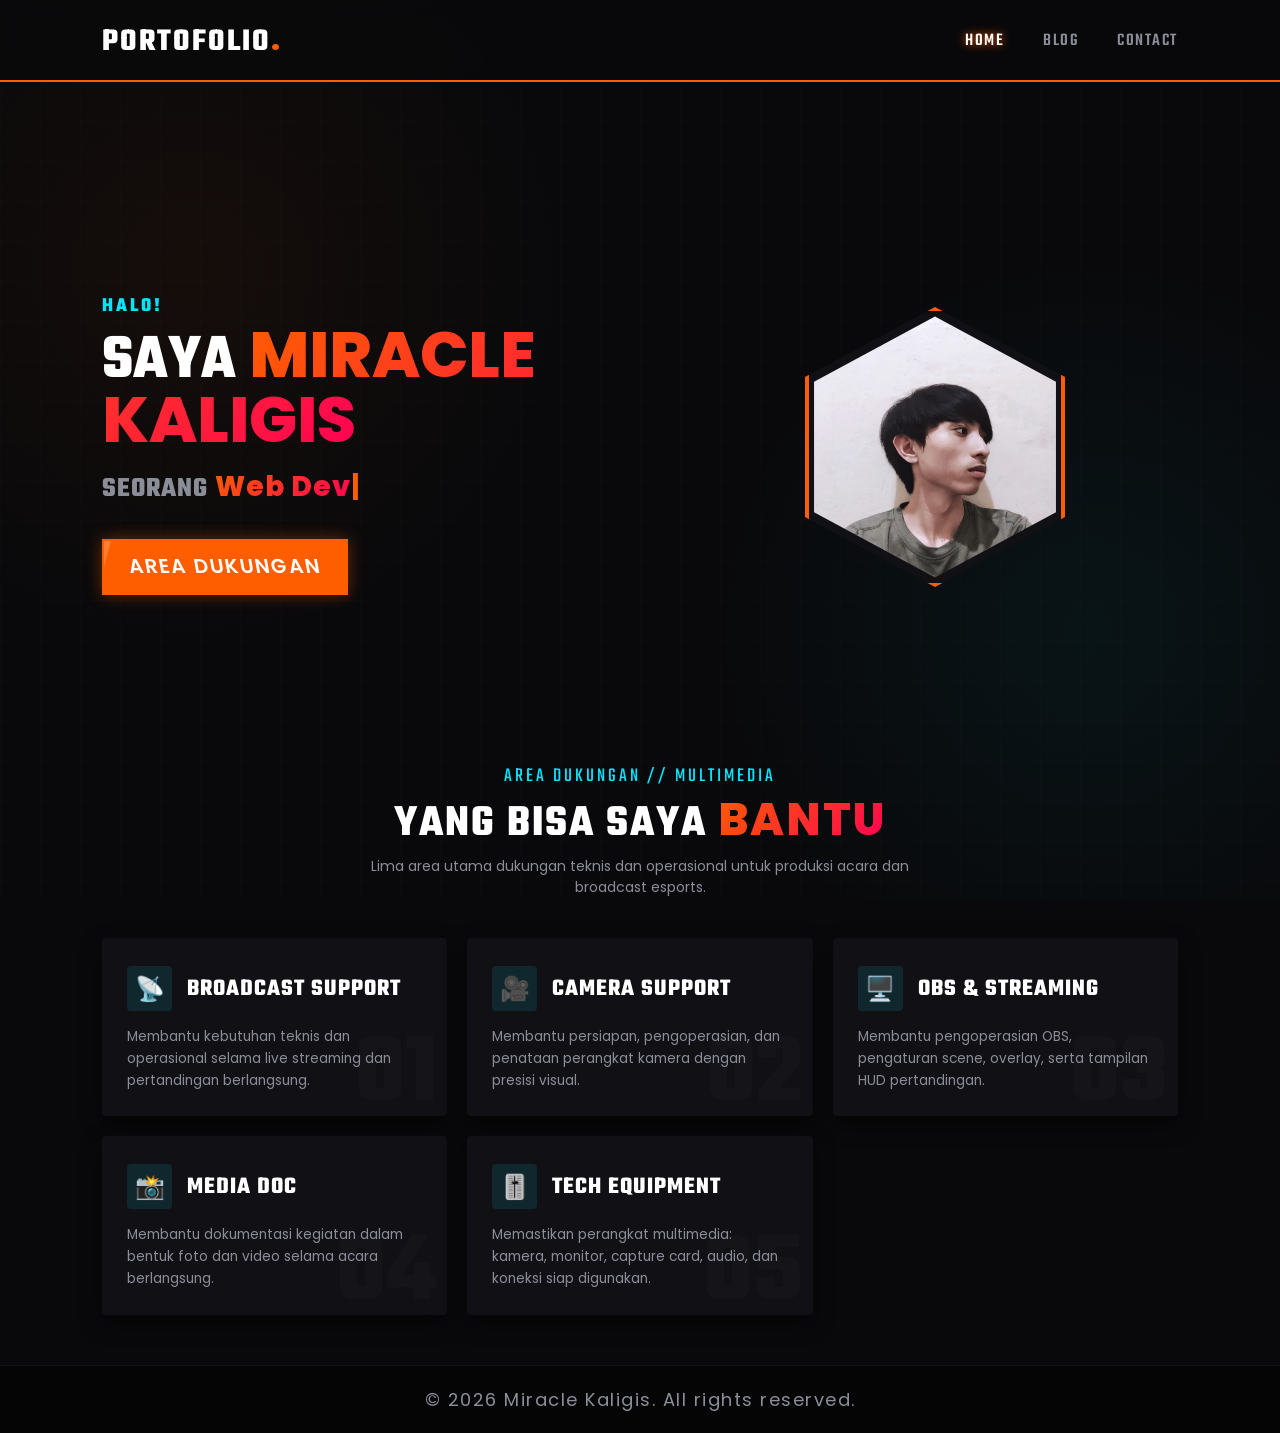
==== commit 920d833a: "commit" ====
--- a/index.html
+++ b/index.html
@@ -10,7 +10,7 @@
 
     <!-- Header Navigasi bergaya UI Game -->
     <header class="tajuk">
-        <a href="/" class="logo">PORTFOLIO<span class="titik-aksen">.</span></a>
+        <a href="/" class="logo">PORTOFOLIO<span class="titik-aksen">.</span></a>
         <nav class="navigasi_bar">
             <a href="/" class="aktif">HOME</a>
             <!-- Menu Gallery sudah dihapus -->
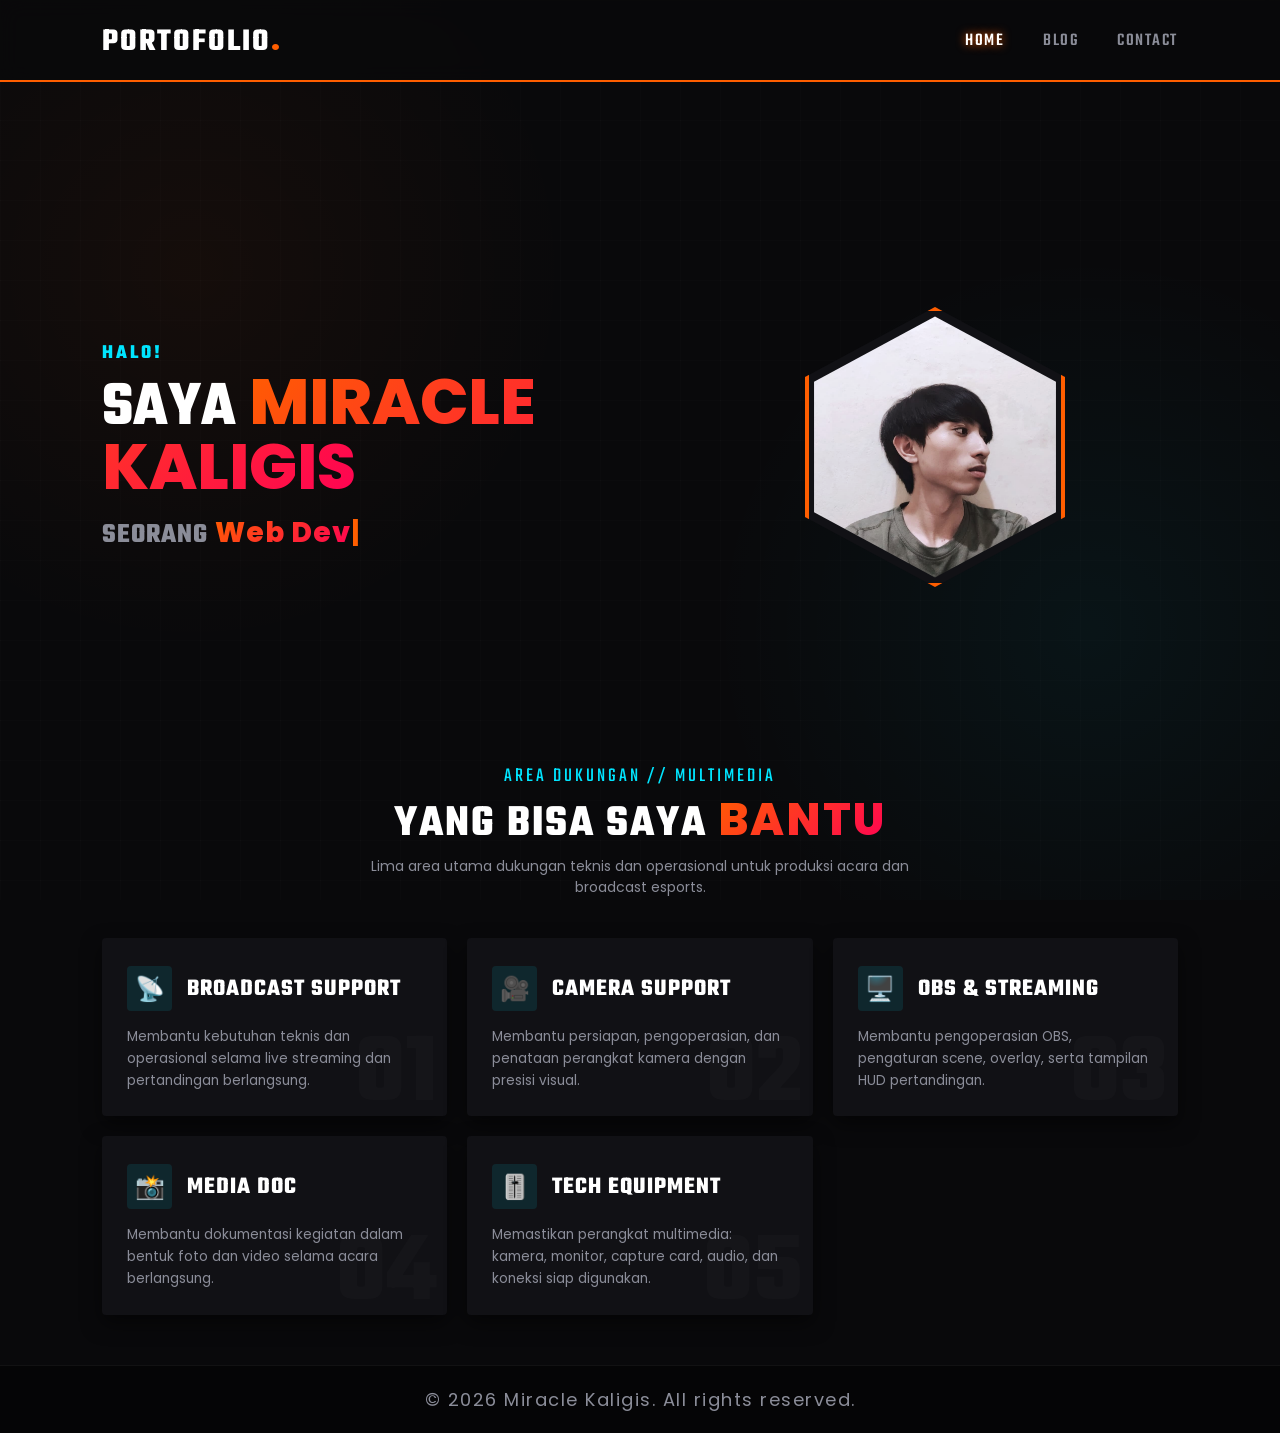
==== commit bebce958: "commit" ====
--- a/index.html
+++ b/index.html
@@ -29,10 +29,6 @@
                 
                 <h3 class="animasi-kiri delay-2 subtitle-esports">SEORANG <span id="teks-mengetik" class="teks-sorot"></span><span class="kursor">|</span></h3>
                 
-                <a href="#rundown" class="tombol-esports animasi-atas delay-3" style="margin-top: 30px;">
-                    <span class="teks-tombol">AREA DUKUNGAN</span>
-                    <span class="efek-garis"></span>
-                </a>
             </div>
 
             <div class="foto-profil-container animasi-kanan delay-2">
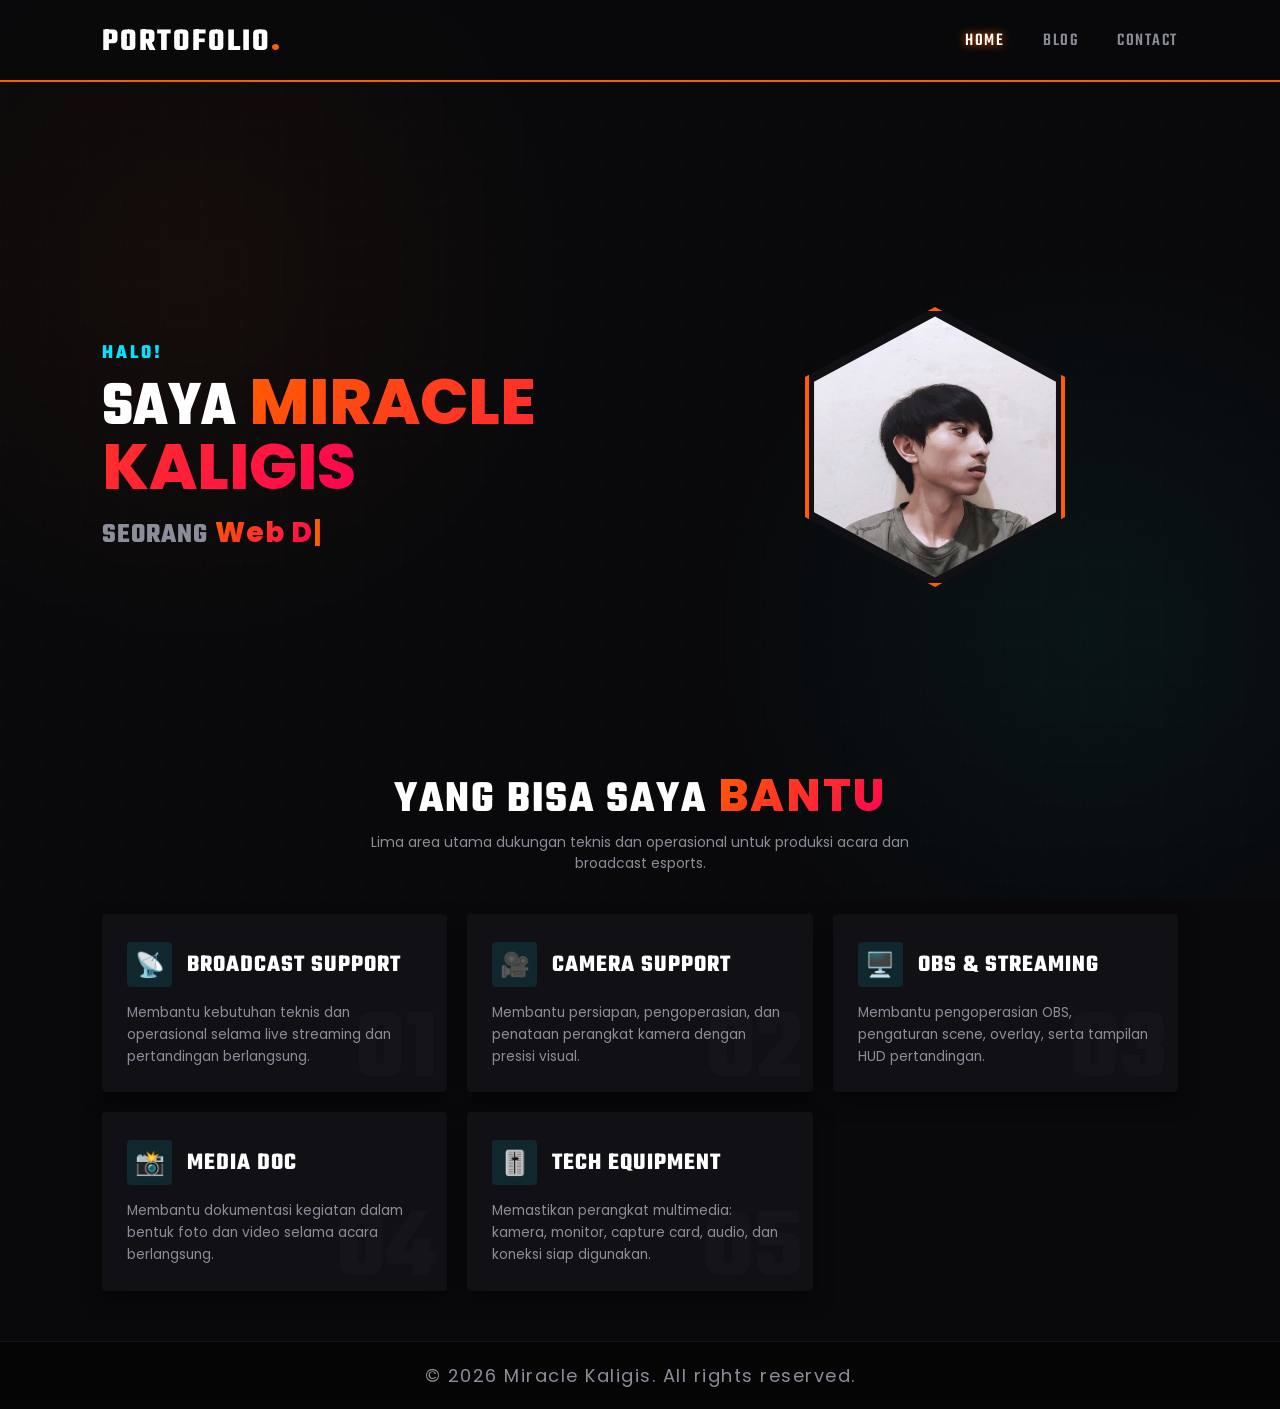
==== commit 7074f75c: "commit" ====
--- a/index.html
+++ b/index.html
@@ -41,7 +41,6 @@
         <!-- Bagian Area Dukungan (Esports Tech Grid) -->
         <section id="rundown" class="area-dukungan-keren">
             <div class="section-head text-center sembunyi-scroll">
-                <span class="eyebrow glow-text">AREA DUKUNGAN // MULTIMEDIA</span>
                 <h2>YANG BISA SAYA <span class="teks-sorot">BANTU</span></h2>
                 <p class="ket">Lima area utama dukungan teknis dan operasional untuk produksi acara dan broadcast esports.</p>
             </div>
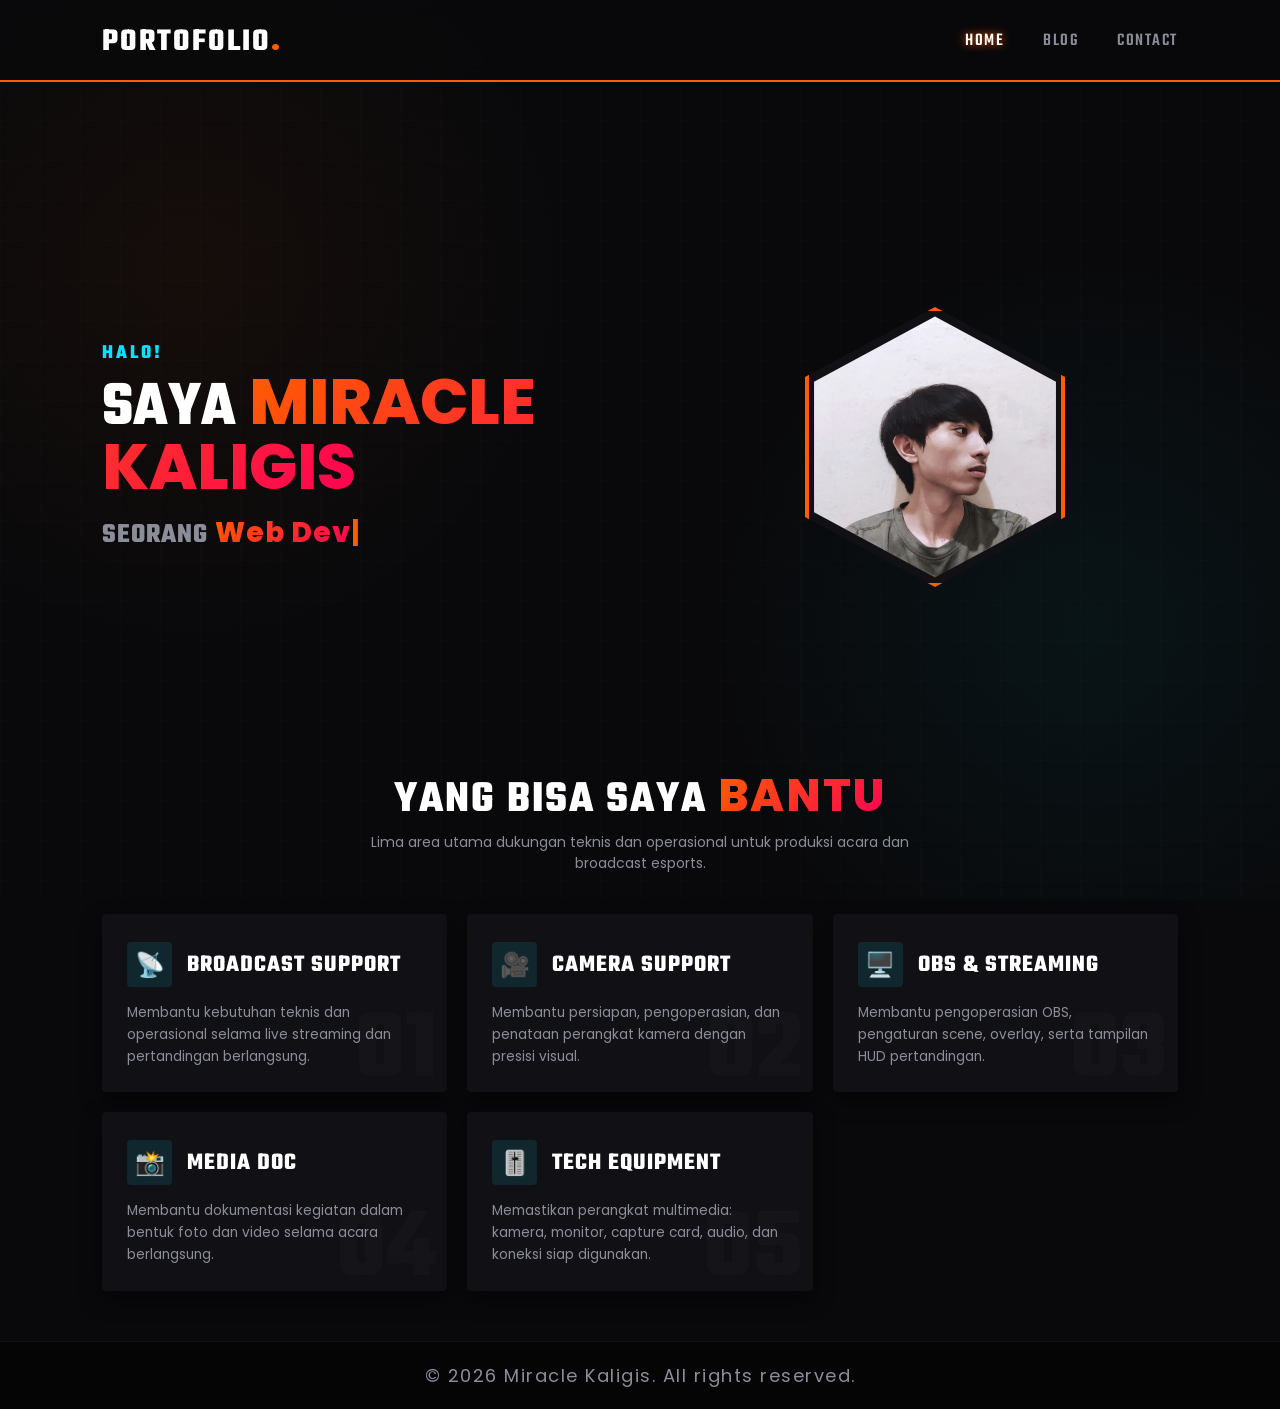
==== commit 34041749: "commit" ====
--- a/index.html
+++ b/index.html
@@ -13,7 +13,6 @@
         <a href="/" class="logo">PORTOFOLIO<span class="titik-aksen">.</span></a>
         <nav class="navigasi_bar">
             <a href="/" class="aktif">HOME</a>
-            <!-- Menu Gallery sudah dihapus -->
             <a href="blog/">BLOG</a>
             <a href="#kontak">CONTACT</a>
         </nav>
@@ -28,7 +27,6 @@
                 <h1 class="animasi-kiri delay-1">SAYA <span class="teks-sorot">MIRACLE KALIGIS</span></h1>
                 
                 <h3 class="animasi-kiri delay-2 subtitle-esports">SEORANG <span id="teks-mengetik" class="teks-sorot"></span><span class="kursor">|</span></h3>
-                
             </div>
 
             <div class="foto-profil-container animasi-kanan delay-2">
